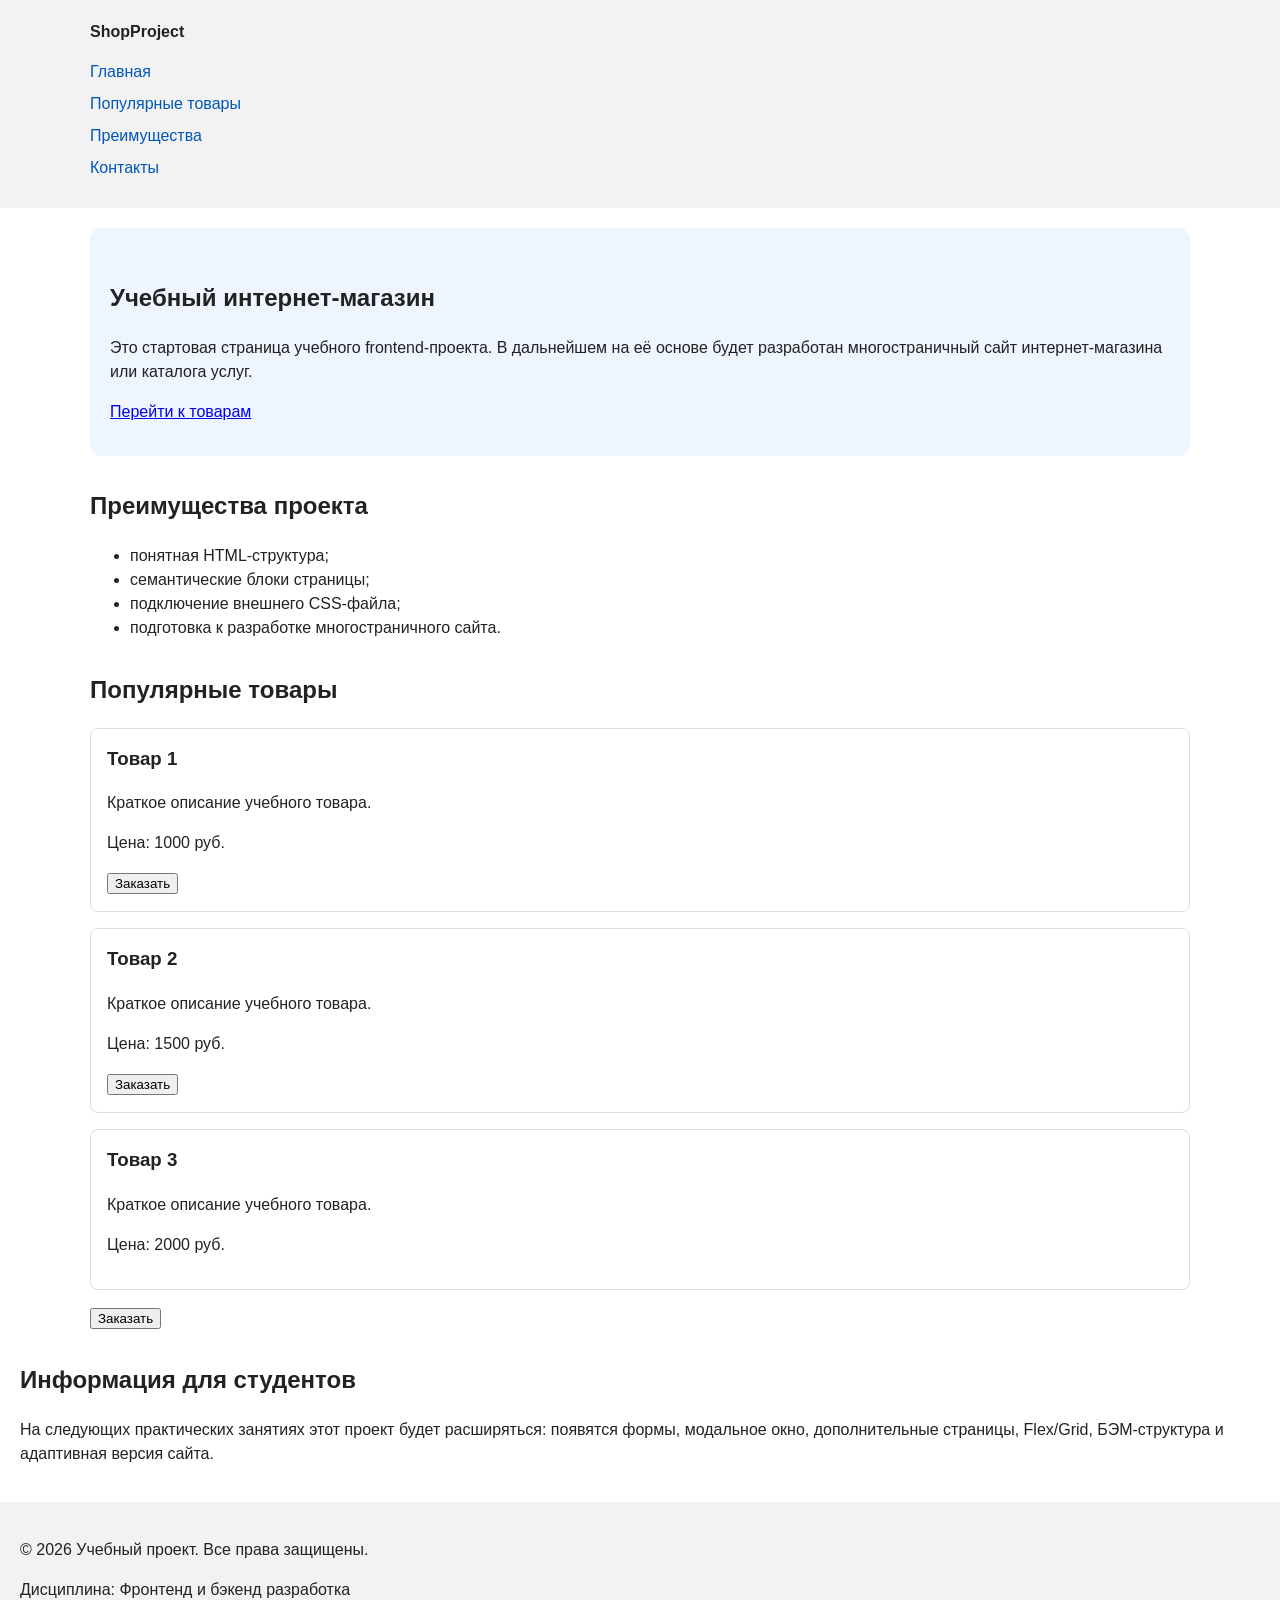
==== kr1-html-css-shop/index.html @ 02f71d63 "feat: add order form modal and validation" ====
<!DOCTYPE html>
<html lang="ru">
<head>
  <meta charset="UTF-8">
  <meta name="viewport" content="width=device-width, initial-scale=1.0">
  <title>Каталог товаров</title>
  <link rel="stylesheet" href="css/style.css">
  <script src="js/main.js" defer></script>
</head>
<body>
  <header>
    <div class="site-header">
    <a class="site-logo" href="index.html">ShopProject</a>

    <nav class="site-nav" aria-label="Основная навигация">
      <ul class="site-nav__list">
        <li><a href="index.html">Главная</a></li>
        <li><a href="#popular">Популярные товары</a></li>
        <li><a href="#advantages">Преимущества</a></li>
        <li><a href="#contacts">Контакты</a></li>
      </ul>
    </nav>
  </div>
  </header>

  <main>
    <section class="hero">
      <h1>Учебный интернет-магазин</h1>
      <p>
        Это стартовая страница учебного frontend-проекта.
        В дальнейшем на её основе будет разработан многостраничный сайт
        интернет-магазина или каталога услуг.
      </p>
      <a class="button" href="#popular">Перейти к товарам</a>
    </section>

    <section class="section" id="advantages">
      <h2>Преимущества проекта</h2>
      <ul class="advantages-list">
        <li>понятная HTML-структура;</li>
        <li>семантические блоки страницы;</li>
        <li>подключение внешнего CSS-файла;</li>
        <li>подготовка к разработке многостраничного сайта.</li>
      </ul>
    </section>

    <section class="section" id="popular">
      <h2>Популярные товары</h2>

      <article class="product-card">
        <h3>Товар 1</h3>
        <p>Краткое описание учебного товара.</p>
        <p>Цена: 1000 руб.</p>
        <button class="button product-card__button" type="button" data-product="Товар 1">
          Заказать
        </button>

      </article>

      <article class="product-card">
        <h3>Товар 2</h3>
        <p>Краткое описание учебного товара.</p>
        <p>Цена: 1500 руб.</p>
        <button class="button product-card__button" type="button" data-product="Товар 1">
          Заказать
        </button>

      </article>

      <article class="product-card">
        <h3>Товар 3</h3>
        <p>Краткое описание учебного товара.</p>
        <p>Цена: 2000 руб.</p>
      </article>
      <button class="button product-card__button" type="button" data-product="Товар 1">
        Заказать
      </button>
    </section>

    <aside class="aside-info">
      <h2>Информация для студентов</h2>
      <p>
        На следующих практических занятиях этот проект будет расширяться:
        появятся формы, модальное окно, дополнительные страницы, Flex/Grid,
        БЭМ-структура и адаптивная версия сайта.
      </p>
    </aside>

  </main>

  <footer id="contacts">
    <p>&copy; 2026 Учебный проект. Все права защищены.</p>
    <p>Дисциплина: Фронтенд и бэкенд разработка</p>
  </footer>
  <dialog class="order-dialog" id="order-dialog" aria-labelledby="order-dialog-title">
    <h2 id="order-dialog-title">Оформление заявки</h2>

    <form class="order-form" id="order-form" action="#" method="post" novalidate>
      <input id="selected-product" name="selected-product" type="hidden">

      <div class="form-field">
        <label for="order-name">Имя</label>
        <input
          id="order-name"
          name="name"
          type="text"
          placeholder="Введите ваше имя"
          minlength="2"
          autocomplete="given-name"
          required
        >
      </div>

      <div class="form-field">
        <label for="order-email">E-mail</label>
        <input
          id="order-email"
          name="email"
          type="email"
          placeholder="example@mail.ru"
          autocomplete="email"
          required
        >
      </div>

      <div class="form-field">
        <label for="order-phone">Телефон</label>
        <input
          id="order-phone"
          name="phone"
          type="tel"
          inputmode="tel"
          placeholder="+7 (900) 000-00-00"
          pattern="^\+7 \(\d{3}\) \d{3}-\d{2}-\d{2}$"
          required
        >
        <small>Формат: +7 (900) 000-00-00</small>
      </div>

      <div class="form-field">
        <label for="order-date">Дата связи</label>
        <input
          id="order-date"
          name="date"
          type="date"
        >
      </div>

      <div class="form-field">
        <label for="order-topic">Тема заявки</label>
        <select id="order-topic" name="topic" required>
          <option value="">Выберите тему</option>
          <option value="product">Заказ товара</option>
          <option value="consultation">Консультация</option>
          <option value="delivery">Доставка</option>
        </select>
      </div>

      <div class="form-field">
        <label for="order-comment">Комментарий</label>
        <textarea
          id="order-comment"
          name="comment"
          rows="4"
          placeholder="Укажите дополнительную информацию"
        ></textarea>
      </div>

      <div class="form-field form-field--checkbox">
        <label>
          <input
            id="order-agreement"
            name="agreement"
            type="checkbox"
            required
          >
          Я согласен на обработку данных
        </label>
      </div>

      <div class="form-actions">
        <button type="button" id="close-order-dialog">Закрыть</button>
        <button type="submit">Отправить заявку</button>
      </div>
    </form>
  </dialog>

  <p class="success-message" id="success-message" hidden>
    Форма успешно отправлена!
  </p>
</body>
</html>
---- kr1-html-css-shop/css/style.css ----
* {
  box-sizing: border-box;
}

body {
  margin: 0;
  font-family: Arial, sans-serif;
  line-height: 1.5;
  color: #222222;
  background-color: #ffffff;
}

header,
main,
footer {
  padding: 20px;
}

header {
  background-color: #f2f2f2;
}

footer {
  background-color: #f2f2f2;
}

.site-header {
  max-width: 1100px;
  margin: 0 auto;
}

.site-logo {
  font-weight: bold;
  text-decoration: none;
  color: #222222;
}

.site-nav__list {
  padding: 0;
  margin: 16px 0 0;
  list-style: none;
}

.site-nav__list li {
  margin-bottom: 8px;
}

.site-nav__list a {
  color: #0057b8;
  text-decoration: none;
}

.site-nav__list a:hover {
  text-decoration: underline;
}

.hero {
  max-width: 1100px;
  margin: 0 auto 32px;
  padding: 32px 20px;
  background-color: #eef5ff;
  border-radius: 12px;
}

.section {
  max-width: 1100px;
  margin: 0 auto 32px;
}

.section h2 {
  margin-top: 0;
}

.product-card {
  margin-bottom: 16px;
  padding: 16px;
  border: 1px solid #dddddd;
  border-radius: 8px;
  background-color: #ffffff;
}

.product-card h3 {
  margin-top: 0;
}

.order-dialog {
  width: min(100% - 32px, 560px);
  padding: 24px;
  border: none;
  border-radius: 12px;
}

.order-dialog::backdrop {
  background-color: rgba(0, 0, 0, 0.5);
}

.form-field {
  margin-bottom: 16px;
}

.form-field label {
  display: block;
  margin-bottom: 6px;
}

.form-field input,
.form-field select,
.form-field textarea {
  width: 100%;
  padding: 10px 12px;
  border: 1px solid #cccccc;
  border-radius: 6px;
  font: inherit;
}

.form-field input[type="checkbox"] {
  width: auto;
}

.form-field small {
  display: block;
  margin-top: 4px;
  color: #666666;
}

.form-field input:focus-visible,
.form-field select:focus-visible,
.form-field textarea:focus-visible,
.form-actions button:focus-visible {
  outline: 2px solid #0057b8;
  outline-offset: 2px;
}

[aria-invalid="true"] {
  border-color: #b00020;
}

.form-actions {
  display: flex;
  gap: 12px;
  margin-top: 20px;
}

.success-message {
  max-width: 1100px;
  margin: 24px auto;
  padding: 16px;
  border-left: 4px solid #168a2f;
  background-color: #eefaf0;
}
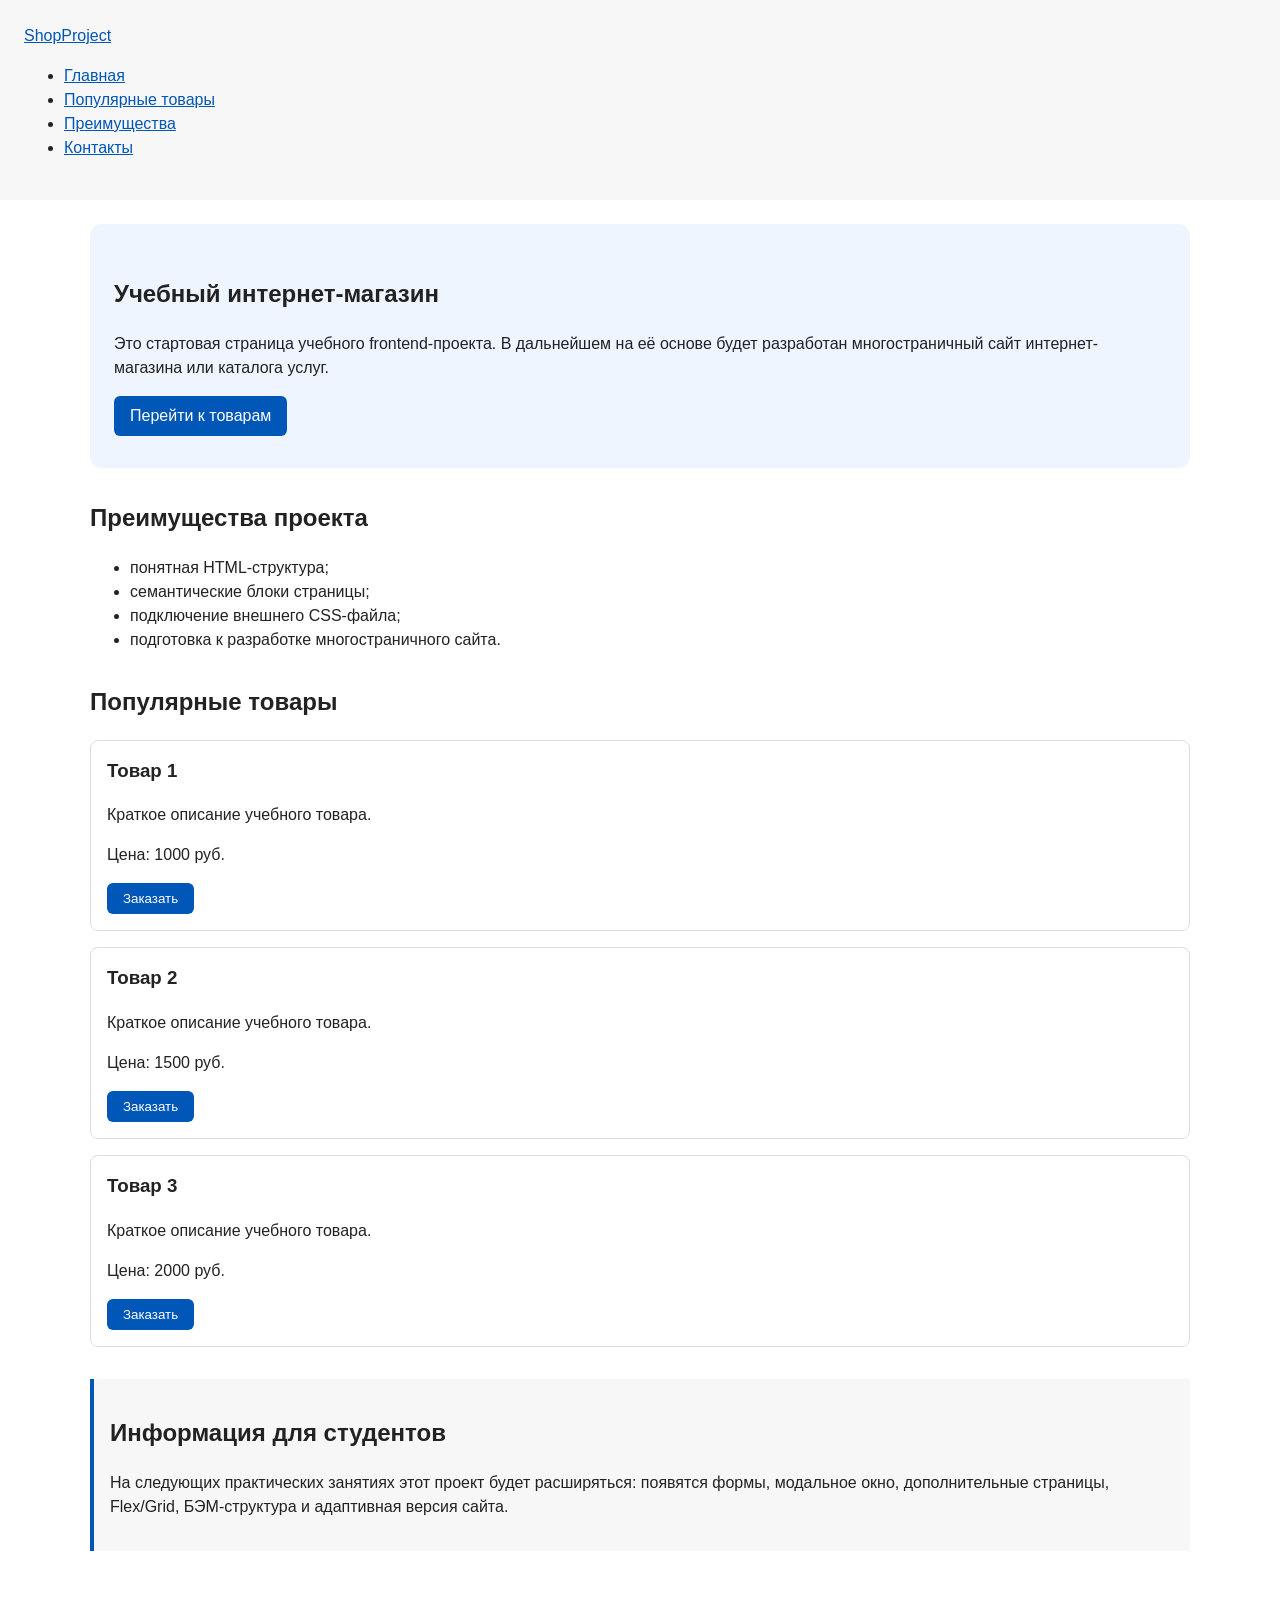
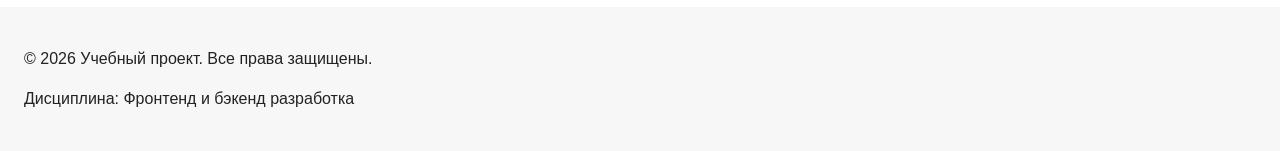
==== commit 29659d65: "1 fix" ====
--- a/kr1-html-css-shop/index.html
+++ b/kr1-html-css-shop/index.html
@@ -71,10 +71,11 @@
         <h3>Товар 3</h3>
         <p>Краткое описание учебного товара.</p>
         <p>Цена: 2000 руб.</p>
+        <button class="button product-card__button" type="button" data-product="Товар 1">
+          Заказать
+        </button>
       </article>
-      <button class="button product-card__button" type="button" data-product="Товар 1">
-        Заказать
-      </button>
+
     </section>
 
     <aside class="aside-info">
--- a/kr1-html-css-shop/css/style.css
+++ b/kr1-html-css-shop/css/style.css
@@ -1,3 +1,46 @@
+
+/* ===============================
+   1. Переменные проекта
+   =============================== */
+
+:root {
+  /* Основные цвета проекта */
+  --color-bg: #ffffff;
+  --color-text: #222222;
+  --color-muted: #666666;
+  --color-primary: #0057b8;
+  --color-primary-dark: #003f86;
+  --color-border: #dddddd;
+  --color-surface: #f7f7f7;
+  --color-surface-accent: #eef5ff;
+  --color-danger: #b00020;
+  --color-success: #168a2f;
+  --color-success-bg: #eefaf0;
+  --color-white: #ffffff;
+
+  /* Отступы */
+  --space-xs: 4px;
+  --space-sm: 8px;
+  --space-md: 16px;
+  --space-lg: 24px;
+  --space-xl: 32px;
+
+  /* Скругления */
+  --radius-sm: 6px;
+  --radius-md: 8px;
+  --radius-lg: 12px;
+
+  /* Размеры */
+  --container-width: 1100px;
+}
+
+
+
+
+/* ===============================
+   2. Базовые стили
+   =============================== */
+
 * {
   box-sizing: border-box;
 }
@@ -6,65 +49,81 @@
   margin: 0;
   font-family: Arial, sans-serif;
   line-height: 1.5;
-  color: #222222;
-  background-color: #ffffff;
+  color: var(--color-text);
+  background-color: var(--color-bg);
 }
 
 header,
 main,
 footer {
-  padding: 20px;
+  padding: var(--space-lg);
 }
 
 header {
-  background-color: #f2f2f2;
+  background-color: var(--color-surface);
 }
 
 footer {
-  background-color: #f2f2f2;
-}
-
-.site-header {
-  max-width: 1100px;
-  margin: 0 auto;
-}
-
-.site-logo {
-  font-weight: bold;
+  background-color: var(--color-surface);
+}
+
+/* ===============================
+   3. Общие элементы интерфейса
+   =============================== */
+
+a {
+  color: var(--color-primary);
+}
+
+a:hover {
+  color: var(--color-primary-dark);
+}
+
+a:focus-visible {
+  outline: 2px solid var(--color-primary);
+  outline-offset: 3px;
+}
+
+.button {
+  display: inline-block;
+  padding: var(--space-sm) var(--space-md);
+  color: var(--color-white);
+  background-color: var(--color-primary);
   text-decoration: none;
-  color: #222222;
-}
-
-.site-nav__list {
-  padding: 0;
-  margin: 16px 0 0;
-  list-style: none;
-}
-
-.site-nav__list li {
-  margin-bottom: 8px;
-}
-
-.site-nav__list a {
-  color: #0057b8;
-  text-decoration: none;
-}
-
-.site-nav__list a:hover {
-  text-decoration: underline;
-}
+  border: none;
+  border-radius: var(--radius-sm);
+  cursor: pointer;
+}
+
+.button:hover {
+  background-color: var(--color-primary-dark);
+}
+
+.button:focus-visible {
+  outline: 2px solid var(--color-primary);
+  outline-offset: 3px;
+}
+
+.button:disabled {
+  opacity: 0.6;
+  cursor: not-allowed;
+}
+
+/* ===============================
+   4. Компоненты страницы
+   =============================== */
 
 .hero {
-  max-width: 1100px;
-  margin: 0 auto 32px;
-  padding: 32px 20px;
-  background-color: #eef5ff;
-  border-radius: 12px;
+  max-width: var(--container-width);
+  margin: 0 auto var(--space-xl);
+  padding: var(--space-xl) var(--space-lg);
+  background-color: var(--color-surface-accent);
+  border-radius: var(--radius-lg);
 }
 
 .section {
-  max-width: 1100px;
-  margin: 0 auto 32px;
+  max-width: var(--container-width);
+  margin: 0 auto var(--space-xl);
 }
 
 .section h2 {
@@ -72,22 +131,38 @@
 }
 
 .product-card {
-  margin-bottom: 16px;
-  padding: 16px;
-  border: 1px solid #dddddd;
-  border-radius: 8px;
-  background-color: #ffffff;
+  margin-bottom: var(--space-md);
+  padding: var(--space-md);
+  border: 1px solid var(--color-border);
+  border-radius: var(--radius-md);
+  background-color: var(--color-bg);
+}
+
+.product-card:hover {
+  border-color: var(--color-primary);
 }
 
 .product-card h3 {
   margin-top: 0;
 }
 
+.aside-info {
+  max-width: var(--container-width);
+  margin: 0 auto var(--space-xl);
+  padding: var(--space-md);
+  border-left: 4px solid var(--color-primary);
+  background-color: var(--color-surface);
+}
+
+/* ===============================
+   5. Форма и модальное окно
+   =============================== */
+
 .order-dialog {
   width: min(100% - 32px, 560px);
-  padding: 24px;
+  padding: var(--space-lg);
   border: none;
-  border-radius: 12px;
+  border-radius: var(--radius-lg);
 }
 
 .order-dialog::backdrop {
@@ -95,12 +170,12 @@
 }
 
 .form-field {
-  margin-bottom: 16px;
+  margin-bottom: var(--space-md);
 }
 
 .form-field label {
   display: block;
-  margin-bottom: 6px;
+  margin-bottom: var(--space-xs);
 }
 
 .form-field input,
@@ -108,8 +183,8 @@
 .form-field textarea {
   width: 100%;
   padding: 10px 12px;
-  border: 1px solid #cccccc;
-  border-radius: 6px;
+  border: 1px solid var(--color-border);
+  border-radius: var(--radius-sm);
   font: inherit;
 }
 
@@ -119,32 +194,33 @@
 
 .form-field small {
   display: block;
-  margin-top: 4px;
-  color: #666666;
+  margin-top: var(--space-xs);
+  color: var(--color-muted);
+}
+
+.form-field input:hover,
+.form-field select:hover,
+.form-field textarea:hover {
+  border-color: var(--color-primary);
 }
 
 .form-field input:focus-visible,
 .form-field select:focus-visible,
 .form-field textarea:focus-visible,
 .form-actions button:focus-visible {
-  outline: 2px solid #0057b8;
-  outline-offset: 2px;
+  outline: 2px solid var(--color-primary);
+  outline-offset: 3px;
 }
 
 [aria-invalid="true"] {
-  border-color: #b00020;
-}
-
-.form-actions {
-  display: flex;
-  gap: 12px;
-  margin-top: 20px;
+  border-color: var(--color-danger);
 }
 
 .success-message {
-  max-width: 1100px;
-  margin: 24px auto;
-  padding: 16px;
-  border-left: 4px solid #168a2f;
-  background-color: #eefaf0;
-}
+  max-width: var(--container-width);
+  margin: var(--space-lg) auto;
+  padding: var(--space-md);
+  border-left: 4px solid var(--color-success);
+  background-color: var(--color-success-bg);
+}
+
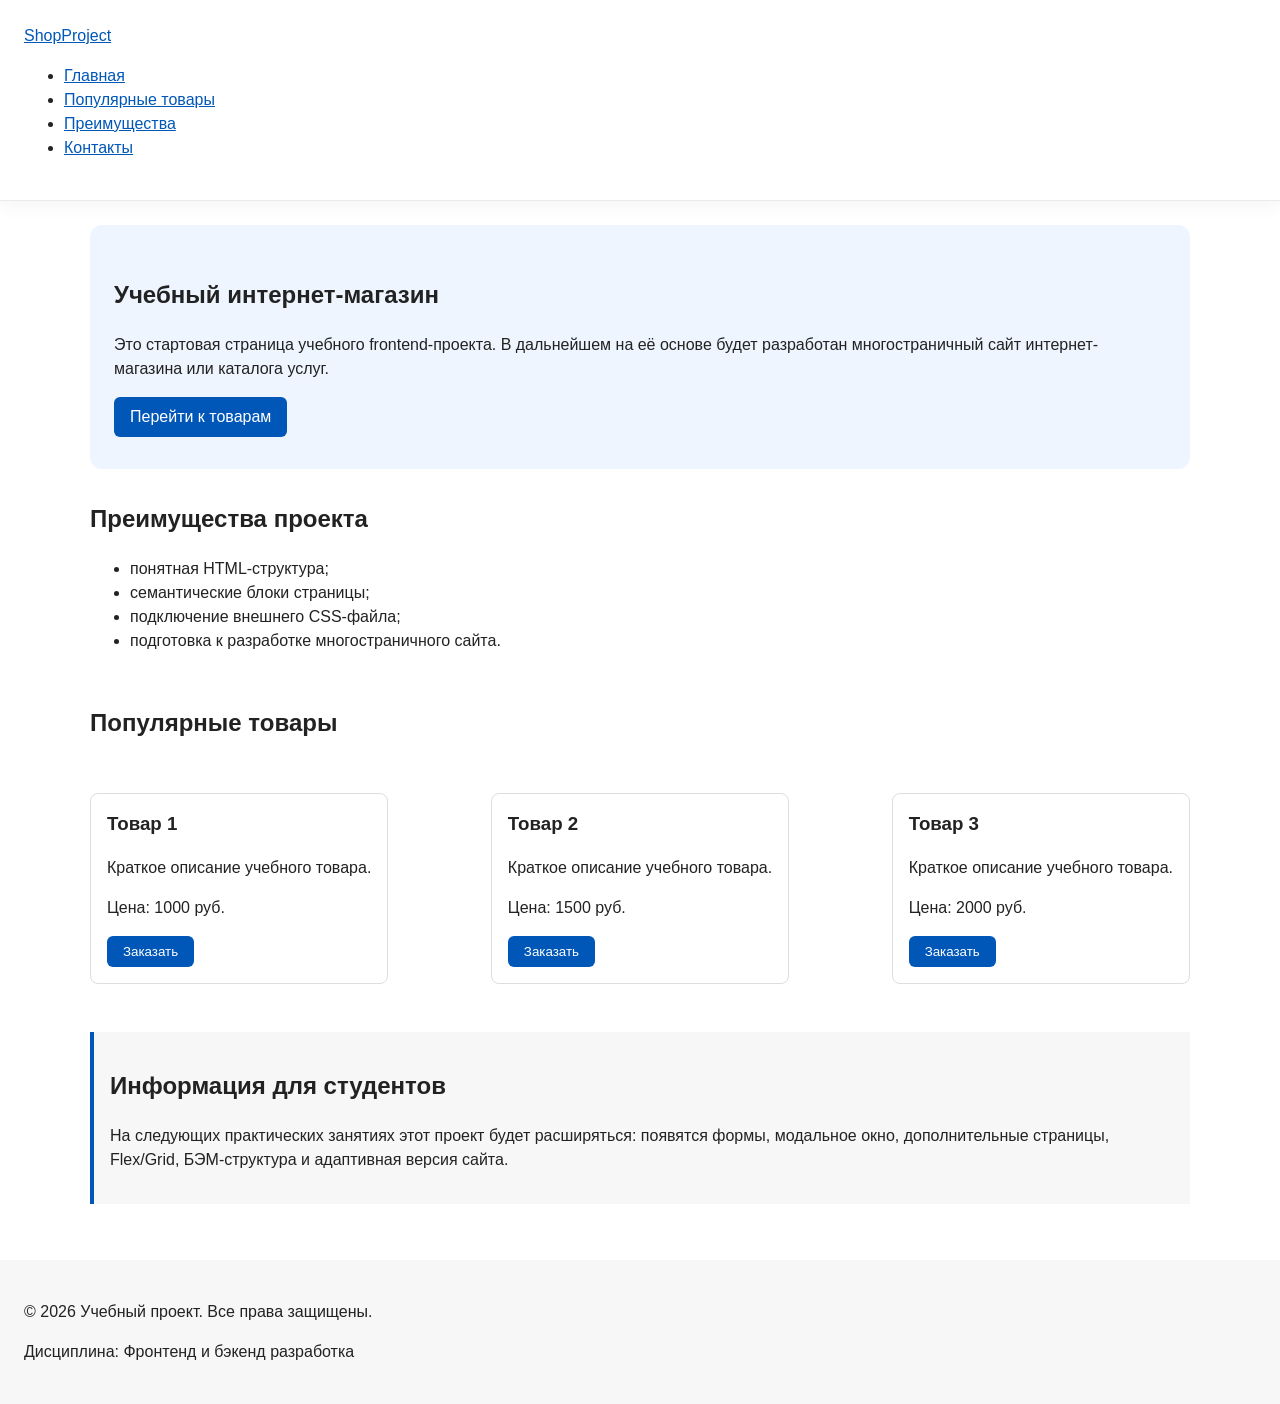
==== commit 8b5e993d: "some fixes" ====
--- a/kr1-html-css-shop/index.html
+++ b/kr1-html-css-shop/index.html
@@ -44,9 +44,11 @@
       </ul>
     </section>
 
-    <section class="section" id="popular">
+    <section class="stuff">
       <h2>Популярные товары</h2>
+      </section>
 
+    <section class="stuff" id="popular">
       <article class="product-card">
         <h3>Товар 1</h3>
         <p>Краткое описание учебного товара.</p>
--- a/kr1-html-css-shop/css/style.css
+++ b/kr1-html-css-shop/css/style.css
@@ -60,8 +60,26 @@
 }
 
 header {
-  background-color: var(--color-surface);
-}
+position: sticky;
+  position: sticky;
+  top: 0;
+  z-index: 100;
+  background-color: rgba(255, 255, 255, 0.95);
+  backdrop-filter: blur(8px);
+  border-bottom: 1px solid #eaeaea;
+  box-shadow: 0 4px 20px rgba(0, 0, 0, 0.05);
+}
+
+
+.stuff {
+  display: flex;
+  justify-content: space-between;
+  flex-wrap: wrap;
+  gap: 20px;
+  max-width: var(--container-width);
+  margin: 0 auto var(--space-xl);
+}
+
 
 footer {
   background-color: var(--color-surface);
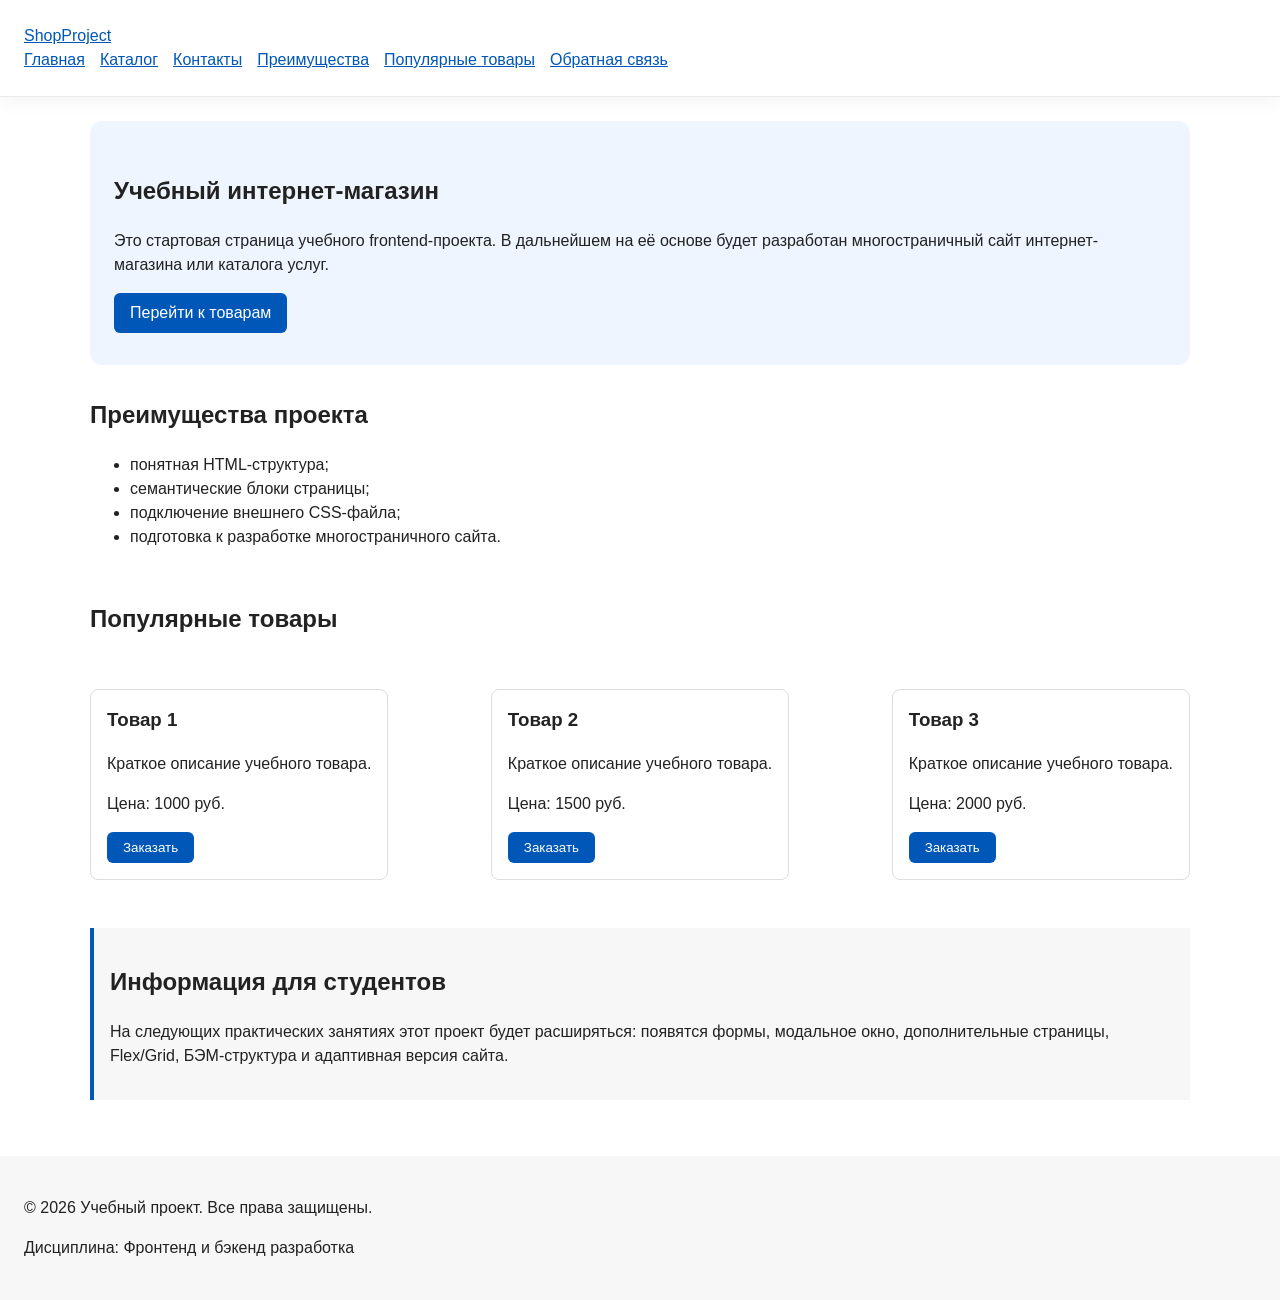
==== commit 43a8932e: "fixed nav" ====
--- a/kr1-html-css-shop/index.html
+++ b/kr1-html-css-shop/index.html
@@ -15,11 +15,14 @@
     <nav class="site-nav" aria-label="Основная навигация">
       <ul class="site-nav__list">
         <li><a href="index.html">Главная</a></li>
-        <li><a href="#popular">Популярные товары</a></li>
-        <li><a href="#advantages">Преимущества</a></li>
-        <li><a href="#contacts">Контакты</a></li>
+        <li><a href="catalog.html">Каталог</a></li>
+        <li><a href="contacts.html">Контакты</a></li>
+        <li><a href="index.html#advantages">Преимущества</a></li>
+        <li><a href="index.html#popular">Популярные товары</a></li>
+        <li><a href="index.html#contacts">Обратная связь</a></li>
       </ul>
     </nav>
+
   </div>
   </header>
 
--- a/kr1-html-css-shop/css/style.css
+++ b/kr1-html-css-shop/css/style.css
@@ -242,3 +242,44 @@
   background-color: var(--color-success-bg);
 }
 
+/* Хлебные крошки */
+.breadcrumbs {
+  max-width: var(--container-width);
+  margin: 0 auto var(--space-md);
+  font-size: 14px;
+  color: var(--color-muted);
+}
+
+.breadcrumbs a {
+  color: var(--color-primary);
+}
+
+.breadcrumbs span::before {
+  content: " / ";
+  color: var(--color-muted);
+}
+
+/* Плавная прокуртка */
+html {
+  scroll-behavior: smooth;
+}
+
+/* подсветка для якоря */
+:target {
+  outline: 2px dashed var(--color-primary);
+  outline-offset: 4px;
+}
+
+.site-nav__list {
+  display: flex;       /* Включаем Flexbox для списка */
+  list-style: none;    /* Убираем черные точки (маркеры) */
+  margin: 0;
+  padding: 0;
+  gap: 15px;
+}
+
+nav {
+  display: flex;
+  align-items: center; /* Выравниваем по вертикали */
+  gap: 20px;           /* Отступ между логотипом и списком меню */
+}
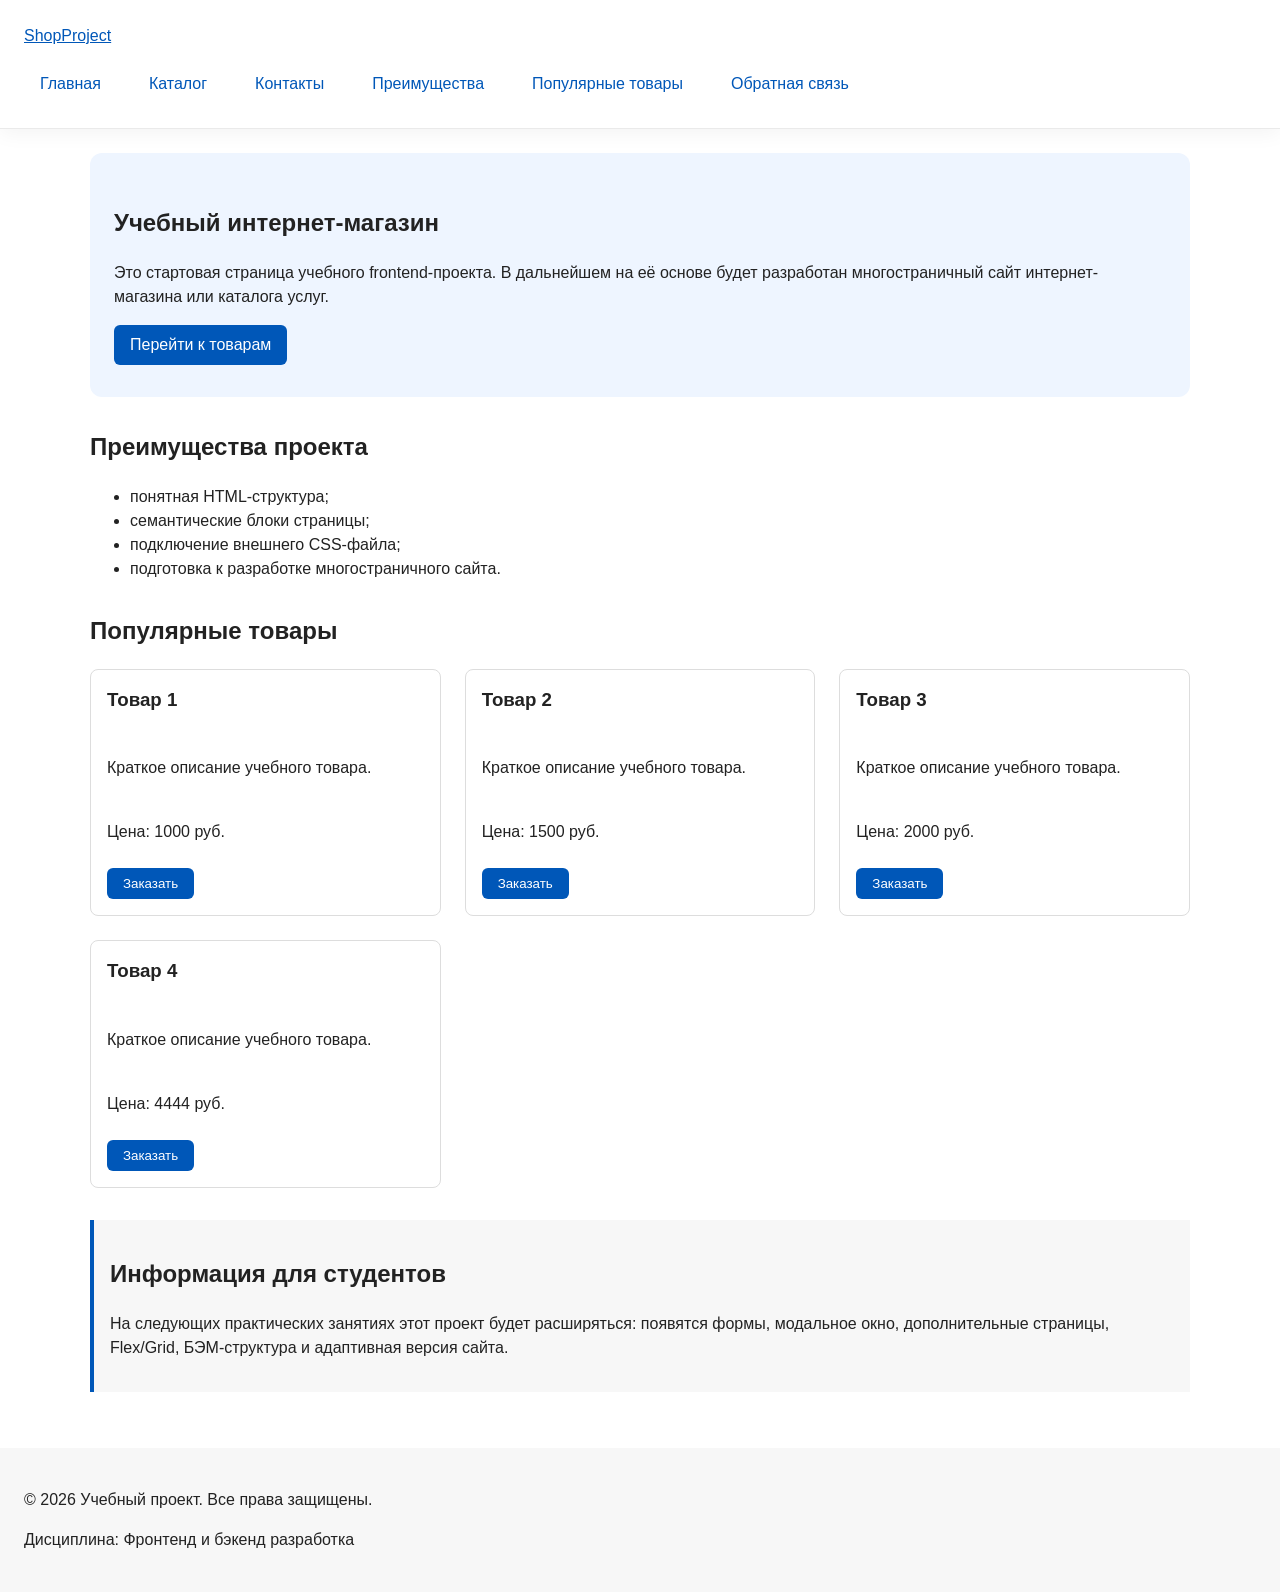
==== commit b5b69e0f: "feat: add flex navigation and grid catalog layout" ====
--- a/kr1-html-css-shop/index.html
+++ b/kr1-html-css-shop/index.html
@@ -47,41 +47,48 @@
       </ul>
     </section>
 
-    <section class="stuff">
+    <section class="section" id="popular">
       <h2>Популярные товары</h2>
-      </section>
-
-    <section class="stuff" id="popular">
-      <article class="product-card">
-        <h3>Товар 1</h3>
-        <p>Краткое описание учебного товара.</p>
-        <p>Цена: 1000 руб.</p>
-        <button class="button product-card__button" type="button" data-product="Товар 1">
-          Заказать
-        </button>
-
-      </article>
-
-      <article class="product-card">
-        <h3>Товар 2</h3>
-        <p>Краткое описание учебного товара.</p>
-        <p>Цена: 1500 руб.</p>
-        <button class="button product-card__button" type="button" data-product="Товар 1">
-          Заказать
-        </button>
-
-      </article>
-
-      <article class="product-card">
-        <h3>Товар 3</h3>
-        <p>Краткое описание учебного товара.</p>
-        <p>Цена: 2000 руб.</p>
-        <button class="button product-card__button" type="button" data-product="Товар 1">
-          Заказать
-        </button>
-      </article>
-
+
+      <div class="products-grid">
+        <article class="product-card">
+          <h3>Товар 1</h3>
+          <p>Краткое описание учебного товара.</p>
+          <p>Цена: 1000 руб.</p>
+          <button class="button product-card__button" type="button" data-product="Товар 1">
+            Заказать
+          </button>
+        </article>
+
+        <article class="product-card">
+          <h3>Товар 2</h3>
+          <p>Краткое описание учебного товара.</p>
+          <p>Цена: 1500 руб.</p>
+          <button class="button product-card__button" type="button" data-product="Товар 2">
+            Заказать
+          </button>
+        </article>
+
+        <article class="product-card">
+          <h3>Товар 3</h3>
+          <p>Краткое описание учебного товара.</p>
+          <p>Цена: 2000 руб.</p>
+          <button class="button product-card__button" type="button" data-product="Товар 3">
+            Заказать
+          </button>
+        </article>
+
+        <article class="product-card">
+          <h3>Товар 4</h3>
+          <p>Краткое описание учебного товара.</p>
+          <p>Цена: 4444 руб.</p>
+          <button class="button product-card__button" type="button" data-product="Товар 3">
+            Заказать
+          </button>
+        </article>
+      </div>
     </section>
+
 
     <aside class="aside-info">
       <h2>Информация для студентов</h2>
--- a/kr1-html-css-shop/css/style.css
+++ b/kr1-html-css-shop/css/style.css
@@ -148,14 +148,6 @@
   margin-top: 0;
 }
 
-.product-card {
-  margin-bottom: var(--space-md);
-  padding: var(--space-md);
-  border: 1px solid var(--color-border);
-  border-radius: var(--radius-md);
-  background-color: var(--color-bg);
-}
-
 .product-card:hover {
   border-color: var(--color-primary);
 }
@@ -271,15 +263,101 @@
 }
 
 .site-nav__list {
-  display: flex;       /* Включаем Flexbox для списка */
-  list-style: none;    /* Убираем черные точки (маркеры) */
-  margin: 0;
+  display: flex;
+  flex-wrap: wrap;
+  justify-content: center;
+  align-items: center;
+  gap: var(--space-md);
   padding: 0;
-  gap: 15px;
+  margin: var(--space-md) 0 0;
+  list-style: none;
+}
+
+.site-nav__list a {
+  display: inline-block;
+  padding: var(--space-sm) var(--space-md);
+  color: var(--color-primary);
+  text-decoration: none;
+  border-radius: var(--radius-sm);
+}
+
+.site-nav__list a:hover {
+  color: var(--color-white);
+  background-color: var(--color-primary);
 }
 
 nav {
   display: flex;
   align-items: center; /* Выравниваем по вертикали */
   gap: 20px;           /* Отступ между логотипом и списком меню */
-}+}
+
+.products-grid {
+  display: grid;
+  grid-template-columns: repeat(3, 1fr);
+  gap: var(--space-lg);
+}
+
+.product-card {
+  display: flex;
+  flex-direction: column;
+  gap: var(--space-sm);
+  margin-bottom: 0;
+  padding: var(--space-md);
+  border: 1px solid var(--color-border);
+  border-radius: var(--radius-md);
+  background-color: var(--color-bg);
+}
+
+.product-card .button {
+  margin-top: auto;
+  align-self: flex-start;
+}
+
+.catalog-layout {
+  max-width: var(--container-width);
+  margin: 0 auto var(--space-xl);
+  display: grid;
+  grid-template-columns: 260px 1fr;
+  grid-template-areas: "filters products";
+  gap: var(--space-lg);
+}
+
+.catalog-filters {
+  grid-area: filters;
+  padding: var(--space-md);
+  border: 1px solid var(--color-border);
+  border-radius: var(--radius-md);
+  background-color: var(--color-surface);
+}
+
+
+
+.filters-form {
+  display: grid;
+  gap: var(--space-md);
+}
+
+.filters-form fieldset {
+  margin: 0;
+  padding: var(--space-md);
+  border: 1px solid var(--color-border);
+  border-radius: var(--radius-sm);
+}
+
+.filters-form legend {
+  font-weight: 700;
+}
+
+.filters-form label {
+  display: block;
+  margin-bottom: var(--space-sm);
+}
+
+.filters-form input[type="number"] {
+  width: 100%;
+  padding: 8px 10px;
+  border: 1px solid var(--color-border);
+  border-radius: var(--radius-sm);
+  font: inherit;
+}
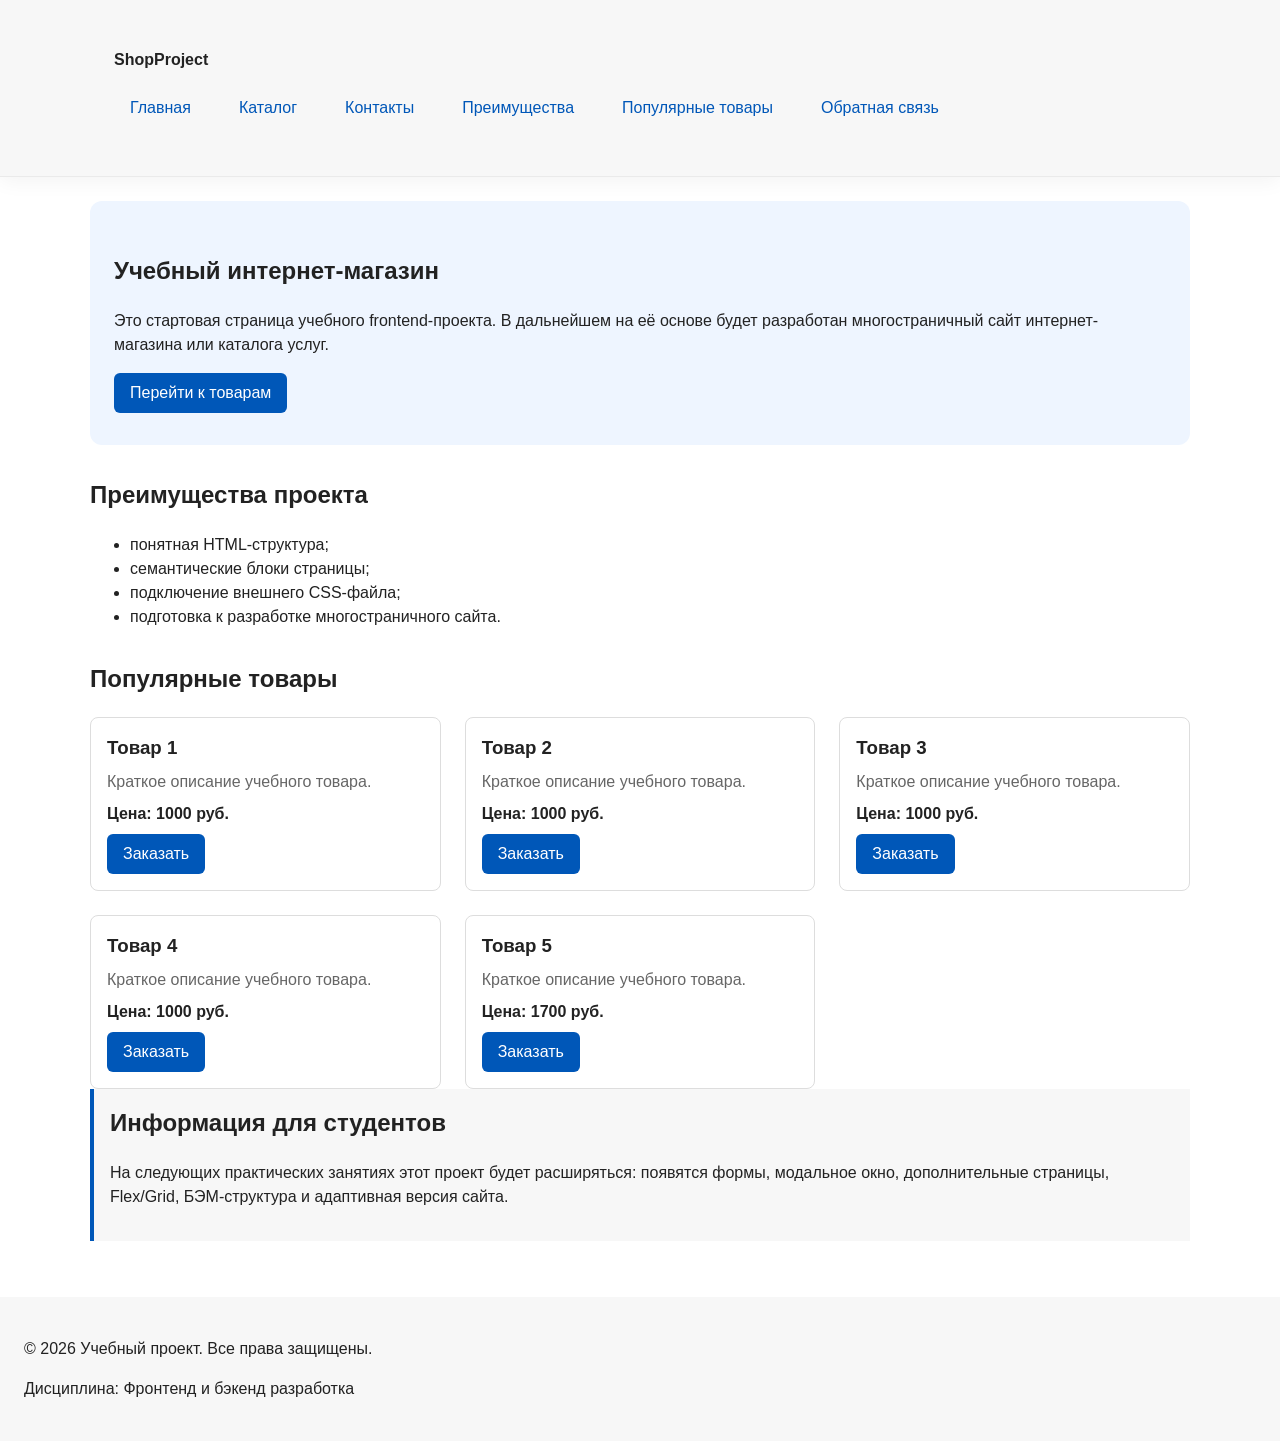
==== commit ba090f46: "refactor: apply BEM naming to CSS classes" ====
--- a/kr1-html-css-shop/index.html
+++ b/kr1-html-css-shop/index.html
@@ -3,14 +3,14 @@
 <head>
   <meta charset="UTF-8">
   <meta name="viewport" content="width=device-width, initial-scale=1.0">
-  <title>Каталог товаров</title>
+  <title>Главная</title>
   <link rel="stylesheet" href="css/style.css">
   <script src="js/main.js" defer></script>
 </head>
 <body>
-  <header>
-    <div class="site-header">
-    <a class="site-logo" href="index.html">ShopProject</a>
+  <header class="site-header">
+    <div class="site-header__inner">
+      <a class="site-header__logo" href="index.html">ShopProject</a>
 
     <nav class="site-nav" aria-label="Основная навигация">
       <ul class="site-nav__list">
@@ -26,7 +26,13 @@
   </div>
   </header>
 
+
   <main>
+<!--    <nav class="breadcrumbs" aria-label="Хлебные крошки">-->
+<!--      <a class="breadcrumbs__link" href="index.html">Главная</a>-->
+<!--      <span class="breadcrumbs__current">Каталог</span>-->
+<!--    </nav>-->
+
     <section class="hero">
       <h1>Учебный интернет-магазин</h1>
       <p>
@@ -49,56 +55,84 @@
 
     <section class="section" id="popular">
       <h2>Популярные товары</h2>
-
-      <div class="products-grid">
-        <article class="product-card">
-          <h3>Товар 1</h3>
-          <p>Краткое описание учебного товара.</p>
-          <p>Цена: 1000 руб.</p>
-          <button class="button product-card__button" type="button" data-product="Товар 1">
-            Заказать
-          </button>
-        </article>
-
-        <article class="product-card">
-          <h3>Товар 2</h3>
-          <p>Краткое описание учебного товара.</p>
-          <p>Цена: 1500 руб.</p>
-          <button class="button product-card__button" type="button" data-product="Товар 2">
-            Заказать
-          </button>
-        </article>
-
-        <article class="product-card">
-          <h3>Товар 3</h3>
-          <p>Краткое описание учебного товара.</p>
-          <p>Цена: 2000 руб.</p>
-          <button class="button product-card__button" type="button" data-product="Товар 3">
-            Заказать
-          </button>
-        </article>
-
-        <article class="product-card">
-          <h3>Товар 4</h3>
-          <p>Краткое описание учебного товара.</p>
-          <p>Цена: 4444 руб.</p>
-          <button class="button product-card__button" type="button" data-product="Товар 3">
-            Заказать
-          </button>
-        </article>
-      </div>
+    <div class="products-grid">
+      <article class="product-card product-card--featured">
+        <h3 class="product-card__title">Товар 1</h3>
+        <p class="product-card__description">Краткое описание учебного товара.</p>
+        <p class="product-card__price">Цена: 1000 руб.</p>
+        <button
+          class="button product-card__button"
+          type="button"
+          data-product="Товар 1"
+        >
+          Заказать
+        </button>
+
+      </article>
+      <article class="product-card product-card--featured">
+        <h3 class="product-card__title">Товар 2</h3>
+        <p class="product-card__description">Краткое описание учебного товара.</p>
+        <p class="product-card__price">Цена: 1000 руб.</p>
+        <button
+          class="button product-card__button"
+          type="button"
+          data-product="Товар 1"
+        >
+          Заказать
+        </button>
+
+      </article>
+      <article class="product-card product-card--featured">
+        <h3 class="product-card__title">Товар 3</h3>
+        <p class="product-card__description">Краткое описание учебного товара.</p>
+        <p class="product-card__price">Цена: 1000 руб.</p>
+        <button
+          class="button product-card__button"
+          type="button"
+          data-product="Товар 1"
+        >
+          Заказать
+        </button>
+
+      </article>
+      <article class="product-card product-card--featured">
+        <h3 class="product-card__title">Товар 4</h3>
+        <p class="product-card__description">Краткое описание учебного товара.</p>
+        <p class="product-card__price">Цена: 1000 руб.</p>
+        <button
+          class="button product-card__button"
+          type="button"
+          data-product="Товар 1"
+        >
+          Заказать
+        </button>
+      </article>
+
+      <article class="product-card product-card--featured">
+        <h3 class="product-card__title">Товар 5</h3>
+        <p class="product-card__description">Краткое описание учебного товара.</p>
+        <p class="product-card__price">Цена: 1700 руб.</p>
+        <button
+          class="button product-card__button"
+          type="button"
+          data-product="Товар 5"
+        >
+          Заказать
+        </button>
+      </article>
+    </div>
+
+
+
+      <aside class="aside-info">
+        <h2>Информация для студентов</h2>
+        <p>
+          На следующих практических занятиях этот проект будет расширяться:
+          появятся формы, модальное окно, дополнительные страницы, Flex/Grid,
+          БЭМ-структура и адаптивная версия сайта.
+        </p>
+      </aside>
     </section>
-
-
-    <aside class="aside-info">
-      <h2>Информация для студентов</h2>
-      <p>
-        На следующих практических занятиях этот проект будет расширяться:
-        появятся формы, модальное окно, дополнительные страницы, Flex/Grid,
-        БЭМ-структура и адаптивная версия сайта.
-      </p>
-    </aside>
-
   </main>
 
   <footer id="contacts">
@@ -106,7 +140,8 @@
     <p>Дисциплина: Фронтенд и бэкенд разработка</p>
   </footer>
   <dialog class="order-dialog" id="order-dialog" aria-labelledby="order-dialog-title">
-    <h2 id="order-dialog-title">Оформление заявки</h2>
+    <h2 class="order-dialog__title" id="order-dialog-title">Оформление заявки</h2>
+
 
     <form class="order-form" id="order-form" action="#" method="post" novalidate>
       <input id="selected-product" name="selected-product" type="hidden">
@@ -114,24 +149,21 @@
       <div class="form-field">
         <label for="order-name">Имя</label>
         <input
+          class="order-form__input"
           id="order-name"
           name="name"
           type="text"
-          placeholder="Введите ваше имя"
-          minlength="2"
-          autocomplete="given-name"
           required
         >
       </div>
 
-      <div class="form-field">
-        <label for="order-email">E-mail</label>
-        <input
+      <div class="order-form__field">
+        <label class="order-form__label" for="order-email">E-mail</label>
+        <input
+          class="order-form__input"
           id="order-email"
           name="email"
           type="email"
-          placeholder="example@mail.ru"
-          autocomplete="email"
           required
         >
       </div>
@@ -196,6 +228,7 @@
         <button type="submit">Отправить заявку</button>
       </div>
     </form>
+
   </dialog>
 
   <p class="success-message" id="success-message" hidden>
--- a/kr1-html-css-shop/css/style.css
+++ b/kr1-html-css-shop/css/style.css
@@ -70,196 +70,20 @@
   box-shadow: 0 4px 20px rgba(0, 0, 0, 0.05);
 }
 
-
-.stuff {
-  display: flex;
-  justify-content: space-between;
-  flex-wrap: wrap;
-  gap: 20px;
-  max-width: var(--container-width);
-  margin: 0 auto var(--space-xl);
-}
-
-
-footer {
+.site-header {
   background-color: var(--color-surface);
 }
 
-/* ===============================
-   3. Общие элементы интерфейса
-   =============================== */
-
-a {
-  color: var(--color-primary);
-}
-
-a:hover {
-  color: var(--color-primary-dark);
-}
-
-a:focus-visible {
-  outline: 2px solid var(--color-primary);
-  outline-offset: 3px;
-}
-
-.button {
-  display: inline-block;
-  padding: var(--space-sm) var(--space-md);
-  color: var(--color-white);
-  background-color: var(--color-primary);
+.site-header__inner {
+  max-width: var(--container-width);
+  margin: 0 auto;
+  padding: var(--space-lg);
+}
+
+.site-header__logo {
+  font-weight: 700;
+  color: var(--color-text);
   text-decoration: none;
-  border: none;
-  border-radius: var(--radius-sm);
-  cursor: pointer;
-}
-
-.button:hover {
-  background-color: var(--color-primary-dark);
-}
-
-.button:focus-visible {
-  outline: 2px solid var(--color-primary);
-  outline-offset: 3px;
-}
-
-.button:disabled {
-  opacity: 0.6;
-  cursor: not-allowed;
-}
-
-/* ===============================
-   4. Компоненты страницы
-   =============================== */
-
-.hero {
-  max-width: var(--container-width);
-  margin: 0 auto var(--space-xl);
-  padding: var(--space-xl) var(--space-lg);
-  background-color: var(--color-surface-accent);
-  border-radius: var(--radius-lg);
-}
-
-.section {
-  max-width: var(--container-width);
-  margin: 0 auto var(--space-xl);
-}
-
-.section h2 {
-  margin-top: 0;
-}
-
-.product-card:hover {
-  border-color: var(--color-primary);
-}
-
-.product-card h3 {
-  margin-top: 0;
-}
-
-.aside-info {
-  max-width: var(--container-width);
-  margin: 0 auto var(--space-xl);
-  padding: var(--space-md);
-  border-left: 4px solid var(--color-primary);
-  background-color: var(--color-surface);
-}
-
-/* ===============================
-   5. Форма и модальное окно
-   =============================== */
-
-.order-dialog {
-  width: min(100% - 32px, 560px);
-  padding: var(--space-lg);
-  border: none;
-  border-radius: var(--radius-lg);
-}
-
-.order-dialog::backdrop {
-  background-color: rgba(0, 0, 0, 0.5);
-}
-
-.form-field {
-  margin-bottom: var(--space-md);
-}
-
-.form-field label {
-  display: block;
-  margin-bottom: var(--space-xs);
-}
-
-.form-field input,
-.form-field select,
-.form-field textarea {
-  width: 100%;
-  padding: 10px 12px;
-  border: 1px solid var(--color-border);
-  border-radius: var(--radius-sm);
-  font: inherit;
-}
-
-.form-field input[type="checkbox"] {
-  width: auto;
-}
-
-.form-field small {
-  display: block;
-  margin-top: var(--space-xs);
-  color: var(--color-muted);
-}
-
-.form-field input:hover,
-.form-field select:hover,
-.form-field textarea:hover {
-  border-color: var(--color-primary);
-}
-
-.form-field input:focus-visible,
-.form-field select:focus-visible,
-.form-field textarea:focus-visible,
-.form-actions button:focus-visible {
-  outline: 2px solid var(--color-primary);
-  outline-offset: 3px;
-}
-
-[aria-invalid="true"] {
-  border-color: var(--color-danger);
-}
-
-.success-message {
-  max-width: var(--container-width);
-  margin: var(--space-lg) auto;
-  padding: var(--space-md);
-  border-left: 4px solid var(--color-success);
-  background-color: var(--color-success-bg);
-}
-
-/* Хлебные крошки */
-.breadcrumbs {
-  max-width: var(--container-width);
-  margin: 0 auto var(--space-md);
-  font-size: 14px;
-  color: var(--color-muted);
-}
-
-.breadcrumbs a {
-  color: var(--color-primary);
-}
-
-.breadcrumbs span::before {
-  content: " / ";
-  color: var(--color-muted);
-}
-
-/* Плавная прокуртка */
-html {
-  scroll-behavior: smooth;
-}
-
-/* подсветка для якоря */
-:target {
-  outline: 2px dashed var(--color-primary);
-  outline-offset: 4px;
 }
 
 .site-nav__list {
@@ -273,6 +97,339 @@
   list-style: none;
 }
 
+.site-nav__link {
+  display: inline-block;
+  padding: var(--space-sm) var(--space-md);
+  color: var(--color-primary);
+  text-decoration: none;
+  border-radius: var(--radius-sm);
+}
+
+.site-nav__link:hover {
+  color: var(--color-white);
+  background-color: var(--color-primary);
+}
+
+.site-nav__link:focus-visible {
+  outline: 2px solid var(--color-primary);
+  outline-offset: 3px;
+}
+
+.site-nav__link--active {
+  color: var(--color-white);
+  background-color: var(--color-primary);
+}
+
+
+.stuff {
+  display: flex;
+  justify-content: space-between;
+  flex-wrap: wrap;
+  gap: 20px;
+  max-width: var(--container-width);
+  margin: 0 auto var(--space-xl);
+}
+
+
+footer {
+  background-color: var(--color-surface);
+}
+
+/* ===============================
+   3. Общие элементы интерфейса
+   =============================== */
+
+a {
+  color: var(--color-primary);
+}
+
+a:hover {
+  color: var(--color-primary-dark);
+}
+
+a:focus-visible {
+  outline: 2px solid var(--color-primary);
+  outline-offset: 3px;
+}
+
+.button {
+  display: inline-block;
+  padding: var(--space-sm) var(--space-md);
+  color: var(--color-white);
+  background-color: var(--color-primary);
+  text-decoration: none;
+  border: none;
+  border-radius: var(--radius-sm);
+  font: inherit;
+  text-decoration: none;
+  cursor: pointer;
+}
+
+.button--primary {
+  color: var(--color-white);
+  background-color: var(--color-primary);
+}
+
+.button--primary:hover {
+  background-color: var(--color-primary-dark);
+}
+
+.button--secondary {
+  color: var(--color-primary);
+  background-color: transparent;
+  border: 1px solid var(--color-primary);
+}
+
+.button--secondary:hover {
+  color: var(--color-white);
+  background-color: var(--color-primary);
+}
+
+.button:focus-visible {
+  outline: 2px solid var(--color-primary);
+  outline-offset: 3px;
+}
+
+.button:disabled,
+.button--disabled {
+  opacity: 0.6;
+  cursor: not-allowed;
+}
+
+
+/* ===============================
+   4. Компоненты страницы
+   =============================== */
+
+.hero {
+  max-width: var(--container-width);
+  margin: 0 auto var(--space-xl);
+  padding: var(--space-xl) var(--space-lg);
+  background-color: var(--color-surface-accent);
+  border-radius: var(--radius-lg);
+}
+
+.section {
+  max-width: var(--container-width);
+  margin: 0 auto var(--space-xl);
+}
+
+.section h2 {
+  margin-top: 0;
+}
+
+
+.product-card:hover {
+  border-color: var(--color-primary);
+}
+
+.product-card--featured {
+  border-color: var(--color-primary);
+}
+
+.product-card--discount {
+  border-color: var(--color-danger);
+}
+
+.product-card__title {
+  margin: 0;
+  color: var(--color-text);
+}
+
+.product-card__description {
+  margin: 0;
+  color: var(--color-muted);
+}
+
+.product-card__price {
+  margin: 0;
+  font-weight: 700;
+}
+
+.product-card--discount .product-card__price {
+  color: var(--color-danger);
+}
+
+.product-card__button {
+  margin-top: auto;
+  align-self: flex-start;
+}
+
+.products-grid {
+  display: grid;
+  grid-template-columns: repeat(3, 1fr);
+  gap: var(--space-lg);
+}
+
+
+/*
+.product-card h3 {
+  margin-top: 0;
+}
+*/
+.aside-info {
+  max-width: var(--container-width);
+  margin: 0 auto var(--space-xl);
+  padding: var(--space-md);
+  border-left: 4px solid var(--color-primary);
+  background-color: var(--color-surface);
+}
+
+/* ===============================
+   5. Форма и модальное окно
+   =============================== */
+
+.order-form__field {
+  margin-bottom: var(--space-md);
+}
+
+.order-form__label {
+  display: block;
+  margin-bottom: var(--space-xs);
+}
+
+.order-form__input,
+.order-form__select,
+.order-form__textarea {
+  width: 100%;
+  padding: 10px 12px;
+  border: 1px solid var(--color-border);
+  border-radius: var(--radius-sm);
+  font: inherit;
+}
+
+.order-form__input:hover,
+.order-form__select:hover,
+.order-form__textarea:hover {
+  border-color: var(--color-primary);
+}
+
+.order-form__input:focus-visible,
+.order-form__select:focus-visible,
+.order-form__textarea:focus-visible {
+  outline: 2px solid var(--color-primary);
+  outline-offset: 3px;
+}
+
+.order-form__actions {
+  display: flex;
+  gap: var(--space-md);
+  margin-top: var(--space-lg);
+}
+
+
+.order-dialog {
+  width: min(100% - 32px, 560px);
+  padding: var(--space-lg);
+  border: none;
+  border-radius: var(--radius-lg);
+}
+
+.order-dialog::backdrop {
+  background-color: rgba(0, 0, 0, 0.5);
+}
+
+.order-dialog__title {
+  margin-top: 0;
+}
+
+
+.form-field {
+  margin-bottom: var(--space-md);
+}
+
+.form-field label {
+  display: block;
+  margin-bottom: var(--space-xs);
+}
+
+.form-field input,
+.form-field select,
+.form-field textarea {
+  width: 100%;
+  padding: 10px 12px;
+  border: 1px solid var(--color-border);
+  border-radius: var(--radius-sm);
+  font: inherit;
+}
+
+.form-field input[type="checkbox"] {
+  width: auto;
+}
+
+.form-field small {
+  display: block;
+  margin-top: var(--space-xs);
+  color: var(--color-muted);
+}
+
+.form-field input:hover,
+.form-field select:hover,
+.form-field textarea:hover {
+  border-color: var(--color-primary);
+}
+
+.form-field input:focus-visible,
+.form-field select:focus-visible,
+.form-field textarea:focus-visible,
+.form-actions button:focus-visible {
+  outline: 2px solid var(--color-primary);
+  outline-offset: 3px;
+}
+
+[aria-invalid="true"] {
+  border-color: var(--color-danger);
+}
+
+.success-message {
+  max-width: var(--container-width);
+  margin: var(--space-lg) auto;
+  padding: var(--space-md);
+  border-left: 4px solid var(--color-success);
+  background-color: var(--color-success-bg);
+}
+
+/* Хлебные крошки */
+
+.breadcrumbs {
+  max-width: var(--container-width);
+  margin: 0 auto var(--space-md);
+  font-size: 14px;
+  color: var(--color-muted);
+}
+
+.breadcrumbs__link {
+  color: var(--color-primary);
+}
+
+.breadcrumbs__current::before {
+  content: " / ";
+  color: var(--color-muted);
+}
+
+
+/* Плавная прокуртка */
+html {
+  scroll-behavior: smooth;
+}
+
+/* подсветка для якоря */
+:target {
+  outline: 2px dashed var(--color-primary);
+  outline-offset: 4px;
+}
+
+.site-nav__list {
+  display: flex;
+  flex-wrap: wrap;
+  justify-content: center;
+  align-items: center;
+  gap: var(--space-md);
+  padding: 0;
+  margin: var(--space-md) 0 0;
+  list-style: none;
+}
+
 .site-nav__list a {
   display: inline-block;
   padding: var(--space-sm) var(--space-md);
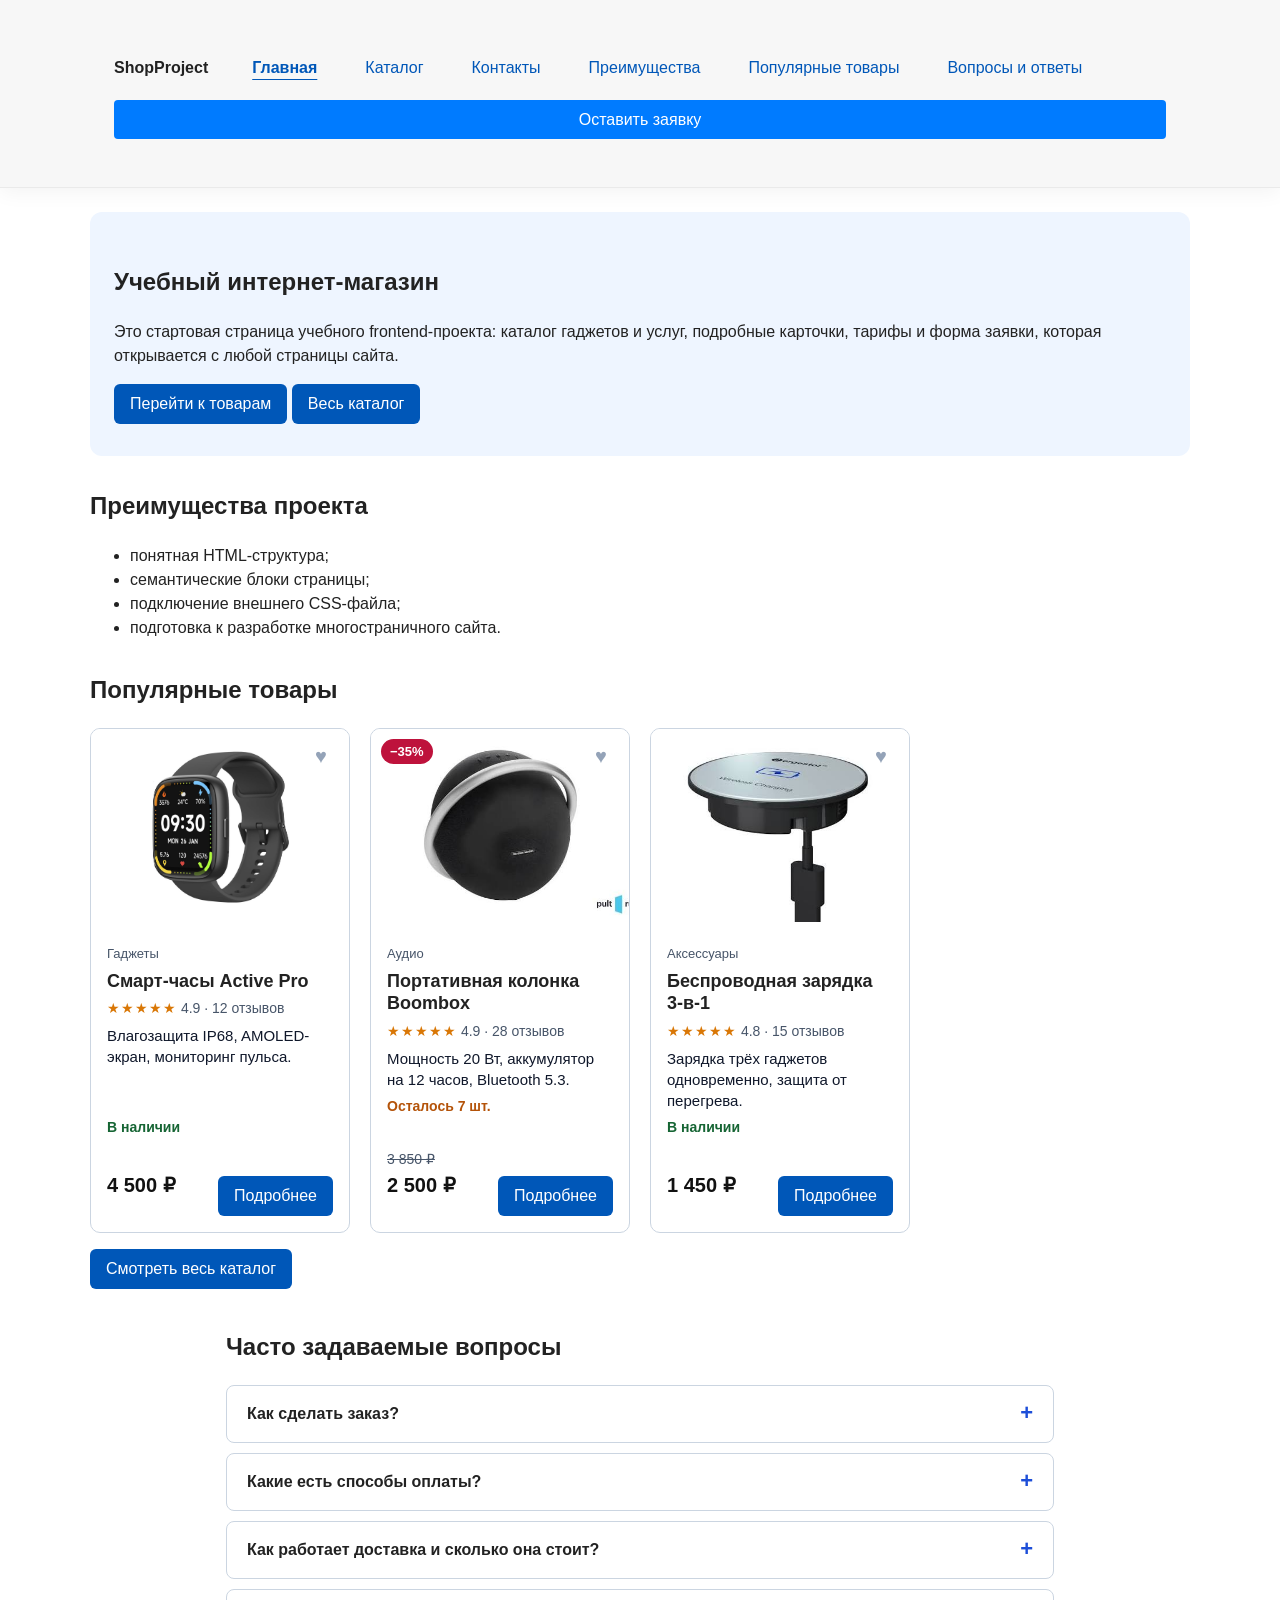
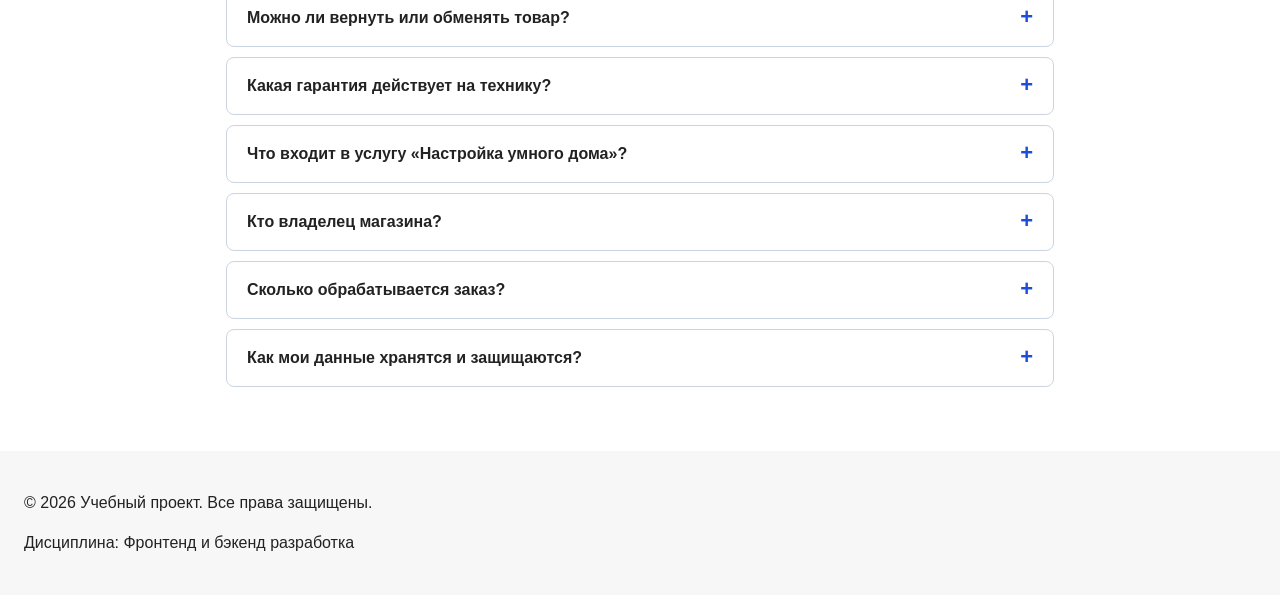
==== commit a20a0dca: "kr2_completed" ====
--- a/kr1-html-css-shop/index.html
+++ b/kr1-html-css-shop/index.html
@@ -3,8 +3,11 @@
 <head>
   <meta charset="UTF-8">
   <meta name="viewport" content="width=device-width, initial-scale=1.0">
+  <meta name="description" content="Учебный интернет-магазин: гаджеты, аксессуары и услуги по настройке техники.">
   <title>Главная</title>
   <link rel="stylesheet" href="css/style.css">
+  <link rel="stylesheet" href="css/extras.css">
+  <script src="js/products.js" defer></script>
   <script src="js/main.js" defer></script>
 </head>
 <body>
@@ -12,35 +15,29 @@
     <div class="site-header__inner">
       <a class="site-header__logo" href="index.html">ShopProject</a>
 
-    <nav class="site-nav" aria-label="Основная навигация">
-      <ul class="site-nav__list">
-        <li><a href="index.html">Главная</a></li>
-        <li><a href="catalog.html">Каталог</a></li>
-        <li><a href="contacts.html">Контакты</a></li>
-        <li><a href="index.html#advantages">Преимущества</a></li>
-        <li><a href="index.html#popular">Популярные товары</a></li>
-        <li><a href="index.html#contacts">Обратная связь</a></li>
-      </ul>
-    </nav>
-
-  </div>
+      <nav class="site-nav" aria-label="Основная навигация">
+        <ul class="site-nav__list">
+          <li class="site-nav__item"><a class="site-nav__link" href="index.html">Главная</a></li>
+          <li class="site-nav__item"><a class="site-nav__link" href="catalog.html">Каталог</a></li>
+          <li class="site-nav__item"><a class="site-nav__link" href="contacts.html">Контакты</a></li>
+          <li class="site-nav__item"><a class="site-nav__link" href="#advantages">Преимущества</a></li>
+          <li class="site-nav__item"><a class="site-nav__link" href="#popular">Популярные товары</a></li>
+          <li class="site-nav__item"><a class="site-nav__link" href="#faq">Вопросы и ответы</a></li>
+        </ul>
+      </nav>
+      <a class="btn btn--primary site-header__cta" href="contacts.html?order=1" data-open-order>Оставить заявку</a>
+    </div>
   </header>
 
-
   <main>
-<!--    <nav class="breadcrumbs" aria-label="Хлебные крошки">-->
-<!--      <a class="breadcrumbs__link" href="index.html">Главная</a>-->
-<!--      <span class="breadcrumbs__current">Каталог</span>-->
-<!--    </nav>-->
-
     <section class="hero">
       <h1>Учебный интернет-магазин</h1>
       <p>
-        Это стартовая страница учебного frontend-проекта.
-        В дальнейшем на её основе будет разработан многостраничный сайт
-        интернет-магазина или каталога услуг.
+        Это стартовая страница учебного frontend-проекта: каталог гаджетов и услуг,
+        подробные карточки, тарифы и форма заявки, которая открывается с любой страницы сайта.
       </p>
       <a class="button" href="#popular">Перейти к товарам</a>
+      <a class="button" href="catalog.html">Весь каталог</a>
     </section>
 
     <section class="section" id="advantages">
@@ -55,83 +52,90 @@
 
     <section class="section" id="popular">
       <h2>Популярные товары</h2>
-    <div class="products-grid">
-      <article class="product-card product-card--featured">
-        <h3 class="product-card__title">Товар 1</h3>
-        <p class="product-card__description">Краткое описание учебного товара.</p>
-        <p class="product-card__price">Цена: 1000 руб.</p>
-        <button
-          class="button product-card__button"
-          type="button"
-          data-product="Товар 1"
-        >
-          Заказать
-        </button>
+      <!-- Карточки рендерит js/main.js из js/products.js -->
+      <div class="products-grid" data-products="popular" data-limit="4"></div>
+      <p><a class="button" href="catalog.html">Смотреть весь каталог</a></p>
 
-      </article>
-      <article class="product-card product-card--featured">
-        <h3 class="product-card__title">Товар 2</h3>
-        <p class="product-card__description">Краткое описание учебного товара.</p>
-        <p class="product-card__price">Цена: 1000 руб.</p>
-        <button
-          class="button product-card__button"
-          type="button"
-          data-product="Товар 1"
-        >
-          Заказать
-        </button>
+    </section>
 
-      </article>
-      <article class="product-card product-card--featured">
-        <h3 class="product-card__title">Товар 3</h3>
-        <p class="product-card__description">Краткое описание учебного товара.</p>
-        <p class="product-card__price">Цена: 1000 руб.</p>
-        <button
-          class="button product-card__button"
-          type="button"
-          data-product="Товар 1"
-        >
-          Заказать
-        </button>
+    <section class="faq-container" id="faq" aria-labelledby="faq-title">
+      <h2 id="faq-title">Часто задаваемые вопросы</h2>
 
-      </article>
-      <article class="product-card product-card--featured">
-        <h3 class="product-card__title">Товар 4</h3>
-        <p class="product-card__description">Краткое описание учебного товара.</p>
-        <p class="product-card__price">Цена: 1000 руб.</p>
-        <button
-          class="button product-card__button"
-          type="button"
-          data-product="Товар 1"
-        >
-          Заказать
-        </button>
-      </article>
+      <details class="faq-item">
+        <summary class="faq-question">Как сделать заказ?</summary>
+        <div class="faq-answer">
+          <p>Выберите товар в каталоге и нажмите на его карточку или кнопку «Подробнее». В открывшемся окне вы увидите полное описание, характеристики и цену. Затем нажмите «Заказать этот товар», укажите количество, имя, e-mail и телефон, выберите тему заявки и отправьте форму.</p>
+          <p>Менеджер свяжется с вами в течение рабочего дня, уточнит детали и согласует способ получения. Оформить заявку можно и без выбора товара — кнопка «Оставить заявку» есть в шапке каждой страницы.</p>
+        </div>
+      </details>
 
-      <article class="product-card product-card--featured">
-        <h3 class="product-card__title">Товар 5</h3>
-        <p class="product-card__description">Краткое описание учебного товара.</p>
-        <p class="product-card__price">Цена: 1700 руб.</p>
-        <button
-          class="button product-card__button"
-          type="button"
-          data-product="Товар 5"
-        >
-          Заказать
-        </button>
-      </article>
-    </div>
+      <details class="faq-item">
+        <summary class="faq-question">Какие есть способы оплаты?</summary>
+        <div class="faq-answer">
+          <p>Мы принимаем банковские карты Visa, Mastercard и «Мир», оплату по счёту для организаций и наличные при получении заказа.</p>
+          <ul>
+            <li>Картой — онлайн по ссылке от менеджера или курьеру через терминал.</li>
+            <li>По счёту — для юридических лиц и ИП, закрывающие документы отправляются вместе с заказом.</li>
+            <li>Наличными — при получении в пункте выдачи или курьеру.</li>
+          </ul>
+          <p>Услуги (настройка, техподдержка) оплачиваются после согласования объёма работ, до начала выезда мастера.</p>
+        </div>
+      </details>
 
+      <details class="faq-item">
+        <summary class="faq-question">Как работает доставка и сколько она стоит?</summary>
+        <div class="faq-answer">
+          <p>По Москве и Московской области доставляем курьером на следующий рабочий день после подтверждения заказа. Стоимость — 300 ₽, а при заказе от 5 000 ₽ доставка бесплатная. В другие регионы отправляем транспортными компаниями, срок — от 2 до 7 дней в зависимости от удалённости.</p>
+          <p>Перед отправкой мы проверяем комплектность и работоспособность устройства, упаковываем его в защитную коробку и присылаем трек-номер на e-mail. Самовывоз из пункта выдачи в Москве бесплатный.</p>
+        </div>
+      </details>
 
+      <details class="faq-item">
+        <summary class="faq-question">Можно ли вернуть или обменять товар?</summary>
+        <div class="faq-answer">
+          <p>Да. Вы можете вернуть товар надлежащего качества в течение 14 дней со дня получения, если он не был в использовании, сохранены упаковка, комплектация и товарный вид. Деньги возвращаются тем же способом, которым вы платили, в течение 5–10 рабочих дней после проверки возврата.</p>
+          <p>Если устройство оказалось неисправным, мы бесплатно заменим его или вернём деньги. Для этого оставьте заявку с темой «Консультация» и приложите описание проблемы — при необходимости мастер заберёт товар на диагностику.</p>
+        </div>
+      </details>
 
-      <aside class="aside-info">
-        <h2>Информация для студентов</h2>
-        <p>
-          На следующих практических занятиях этот проект будет расширяться:
-          появятся формы, модальное окно, дополнительные страницы, Flex/Grid,
-          БЭМ-структура и адаптивная версия сайта.
-        </p>
-      </aside>
+      <details class="faq-item">
+        <summary class="faq-question">Какая гарантия действует на технику?</summary>
+        <div class="faq-answer">
+          <p>На всю технику действует гарантия производителя от 12 месяцев, на отдельные позиции — до 24 месяцев. Срок указан в описании каждого товара. Гарантия покрывает заводские дефекты и не распространяется на механические повреждения, следы воды при отсутствии влагозащиты и самостоятельный ремонт.</p>
+          <p>Гарантийное обслуживание выполняется в авторизованных сервисных центрах, а наша команда берёт на себя связь с ними: вам достаточно оставить заявку, и мы организуем приём устройства.</p>
+        </div>
+      </details>
+
+      <details class="faq-item">
+        <summary class="faq-question">Что входит в услугу «Настройка умного дома»?</summary>
+        <div class="faq-answer">
+          <p>Мастер приезжает в удобное для вас время и в течение 2–4 часов устанавливает хаб, подключает до 15 устройств (лампы, розетки, датчики движения, протечки и открытия), настраивает сценарии и интегрирует систему с голосовым ассистентом.</p>
+          <p>В конце визита вы получаете краткую инструкцию и обучение: как добавить новое устройство, изменить сценарий и сбросить настройки. После работ действует поддержка 30 дней — отвечаем на вопросы в чате, а ошибки настройки устраняем бесплатно.</p>
+        </div>
+      </details>
+
+      <details class="faq-item">
+        <summary class="faq-question">Кто владелец магазина?</summary>
+        <div class="faq-answer">
+          <p>ИП Пенков Максим Эдуардович</p>
+        </div>
+      </details>
+
+      <details class="faq-item">
+        <summary class="faq-question">Сколько обрабатывается заказ?</summary>
+        <div class="faq-answer">
+          <p>Заказ обрабатывается в течение трёх рабочих дней, включая день создания заявки (за исключением праздников). Обычно менеджер связывается с вами в первые несколько часов, чтобы подтвердить наличие и согласовать доставку.</p>
+          <p>Если нужной позиции нет в наличии, мы предупредим об этом сразу и предложим аналог или уведомим о поступлении — для этого на карточке товара есть кнопка «Узнать о поступлении».</p>
+        </div>
+      </details>
+
+      <details class="faq-item">
+        <summary class="faq-question">Как мои данные хранятся и защищаются?</summary>
+        <div class="faq-answer">
+          <p>Мы используем имя, e-mail и телефон только для обработки вашей заявки и связи с вами. Данные не передаются третьим лицам, кроме служб доставки, которым нужны контакты для вручения заказа. Согласие на обработку вы подтверждаете галочкой в форме и можете отозвать его в любой момент, написав на info@example.com.</p>
+          <p>Пока вы заполняете форму, черновик сохраняется только в браузере вашего устройства, чтобы вы не потеряли введённое. После отправки заявки черновик удаляется.</p>
+        </div>
+      </details>
     </section>
   </main>
 
@@ -139,100 +143,5 @@
     <p>&copy; 2026 Учебный проект. Все права защищены.</p>
     <p>Дисциплина: Фронтенд и бэкенд разработка</p>
   </footer>
-  <dialog class="order-dialog" id="order-dialog" aria-labelledby="order-dialog-title">
-    <h2 class="order-dialog__title" id="order-dialog-title">Оформление заявки</h2>
-
-
-    <form class="order-form" id="order-form" action="#" method="post" novalidate>
-      <input id="selected-product" name="selected-product" type="hidden">
-
-      <div class="form-field">
-        <label for="order-name">Имя</label>
-        <input
-          class="order-form__input"
-          id="order-name"
-          name="name"
-          type="text"
-          required
-        >
-      </div>
-
-      <div class="order-form__field">
-        <label class="order-form__label" for="order-email">E-mail</label>
-        <input
-          class="order-form__input"
-          id="order-email"
-          name="email"
-          type="email"
-          required
-        >
-      </div>
-
-      <div class="form-field">
-        <label for="order-phone">Телефон</label>
-        <input
-          id="order-phone"
-          name="phone"
-          type="tel"
-          inputmode="tel"
-          placeholder="+7 (900) 000-00-00"
-          pattern="^\+7 \(\d{3}\) \d{3}-\d{2}-\d{2}$"
-          required
-        >
-        <small>Формат: +7 (900) 000-00-00</small>
-      </div>
-
-      <div class="form-field">
-        <label for="order-date">Дата связи</label>
-        <input
-          id="order-date"
-          name="date"
-          type="date"
-        >
-      </div>
-
-      <div class="form-field">
-        <label for="order-topic">Тема заявки</label>
-        <select id="order-topic" name="topic" required>
-          <option value="">Выберите тему</option>
-          <option value="product">Заказ товара</option>
-          <option value="consultation">Консультация</option>
-          <option value="delivery">Доставка</option>
-        </select>
-      </div>
-
-      <div class="form-field">
-        <label for="order-comment">Комментарий</label>
-        <textarea
-          id="order-comment"
-          name="comment"
-          rows="4"
-          placeholder="Укажите дополнительную информацию"
-        ></textarea>
-      </div>
-
-      <div class="form-field form-field--checkbox">
-        <label>
-          <input
-            id="order-agreement"
-            name="agreement"
-            type="checkbox"
-            required
-          >
-          Я согласен на обработку данных
-        </label>
-      </div>
-
-      <div class="form-actions">
-        <button type="button" id="close-order-dialog">Закрыть</button>
-        <button type="submit">Отправить заявку</button>
-      </div>
-    </form>
-
-  </dialog>
-
-  <p class="success-message" id="success-message" hidden>
-    Форма успешно отправлена!
-  </p>
 </body>
 </html>
--- a/kr1-html-css-shop/css/style.css
+++ b/kr1-html-css-shop/css/style.css
@@ -115,11 +115,6 @@
   outline-offset: 3px;
 }
 
-.site-nav__link--active {
-  color: var(--color-white);
-  background-color: var(--color-primary);
-}
-
 
 .stuff {
   display: flex;
@@ -480,41 +475,412 @@
   gap: var(--space-lg);
 }
 
+/* Вспомогательный класс для скрытия label без потери доступности для скринридеров */
+.visually-hidden {
+  position: absolute;
+  width: 1px;
+  height: 1px;
+  margin: -1px;
+  border: 0;
+  padding: 0;
+  white-space: nowrap;
+  clip-path: inset(100%);
+  clip: rect(0 0 0 0);
+  overflow: hidden;
+}
+
 .catalog-filters {
-  grid-area: filters;
-  padding: var(--space-md);
-  border: 1px solid var(--color-border);
-  border-radius: var(--radius-md);
-  background-color: var(--color-surface);
-}
-
-
-
-.filters-form {
-  display: grid;
-  gap: var(--space-md);
-}
-
-.filters-form fieldset {
+  background-color: #f9f9f9;
+  border: 1px solid #e0e0e0;
+  border-radius: 8px;
+  padding: 20px;
+  width: 100%;
+  max-width: 300px;
+  box-sizing: border-box;
+  font-family: system-ui, sans-serif;
+}
+
+.catalog-filters__title {
+  margin-top: 0;
+  margin-bottom: 20px;
+  font-size: 20px;
+  font-weight: 600;
+}
+
+.filters-form__section {
+  border: none;
+  padding: 0;
+  margin: 0 0 20px 0;
+}
+
+.filters-form__legend {
+  font-weight: 500;
+  font-size: 15px;
+  margin-bottom: 12px;
+  color: #333;
+}
+
+/* Стили для списков чекбоксов */
+.filters-form__list {
+  list-style: none;
+  padding: 0;
   margin: 0;
-  padding: var(--space-md);
-  border: 1px solid var(--color-border);
-  border-radius: var(--radius-sm);
-}
-
-.filters-form legend {
-  font-weight: 700;
-}
-
-.filters-form label {
-  display: block;
-  margin-bottom: var(--space-sm);
-}
-
-.filters-form input[type="number"] {
+}
+
+.filters-form__item {
+  margin-bottom: 10px;
+}
+
+.filters-form__checkbox-label {
+  display: flex;
+  align-items: center;
+  gap: 10px;
+  cursor: pointer;
+  font-size: 14px;
+}
+
+.filters-form__checkbox {
+  width: 16px;
+  height: 16px;
+  cursor: pointer;
+}
+
+/* Поле выбора сортировки */
+.filters-form__select {
+  width: 100%;
+  padding: 10px;
+  border: 1px solid #ccc;
+  border-radius: 4px;
+  font-size: 14px;
+  background-color: #fff;
+}
+
+/* Блок цены в одну строку */
+.filters-form__price-range {
+  display: flex;
+  align-items: center;
+  gap: 8px;
+}
+
+.filters-form__field {
+  flex: 1;
+}
+
+.filters-form__input {
   width: 100%;
   padding: 8px 10px;
-  border: 1px solid var(--color-border);
-  border-radius: var(--radius-sm);
-  font: inherit;
-}
+  border: 1px solid #ccc;
+  border-radius: 4px;
+  font-size: 14px;
+  box-sizing: border-box;
+}
+
+.filters-form__price-separator {
+  color: #999;
+}
+
+/* Кнопки действия */
+.filters-form__actions {
+  display: flex;
+  flex-direction: column;
+  gap: 10px;
+  margin-top: 25px;
+}
+
+.btn {
+  padding: 10px 15px;
+  border: none;
+  border-radius: 4px;
+  font-size: 14px;
+  font-weight: 500;
+  cursor: pointer;
+  text-align: center;
+  width: 100%;
+}
+
+.btn--primary {
+  background-color: #007bff;
+  color: #fff;
+}
+
+.btn--primary:hover {
+  background-color: #0056b3;
+}
+
+.btn--secondary {
+  background-color: transparent;
+  color: #666;
+  border: 1px solid #ccc;
+}
+
+.btn--secondary:hover {
+  background-color: #eaeaea;
+  color: #333;
+}
+
+
+.faq-container {
+  max-width: 600px;
+  margin: 20px auto;
+  font-family: sans-serif;
+}
+
+.faq-item {
+  border-bottom: 1px solid #ddd;
+  margin-bottom: 10px;
+}
+
+.faq-question {
+  font-weight: bold;
+  padding: 15px 0;
+  cursor: pointer;
+  list-style: none; /* Убирает стандартный маркер браузера */
+}
+
+.faq-question::-webkit-details-marker {
+  display: none; /* Убирает стрелочку в Safari */
+}
+
+.faq-answer {
+  padding-bottom: 15px;
+  color: #555;
+}
+
+
+:root {
+  --primary-color: #007bff;
+  --primary-hover: #0056b3;
+  --error-color: #dc3545;
+  --text-color: #333;
+  --border-color: #ccc;
+}
+
+/* Модальное окно <dialog> */
+.order-dialog {
+  border: none;
+  border-radius: 8px;
+  padding: 30px;
+  width: 100%;
+  max-width: 500px;
+  box-shadow: 0 10px 30px rgba(0, 0, 0, 0.2);
+  font-family: system-ui, sans-serif;
+  color: var(--text-color);
+  box-sizing: border-box;
+  position: relative;
+
+  /* Эффект анимации при открытии */
+  opacity: 0;
+  transform: scale(0.9);
+  transition: opacity 0.3s ease, transform 0.3s ease, display 0.3s ease allow-discrete;
+}
+
+.order-dialog[open] {
+  opacity: 1;
+  transform: scale(1);
+}
+
+/* Стилизация заднего фона (бэкдропа) */
+.order-dialog::backdrop {
+  background: rgba(0, 0, 0, 0.4);
+  backdrop-filter: blur(4px);
+  opacity: 0;
+  transition: opacity 0.3s ease, display 0.3s ease allow-discrete;
+}
+
+.order-dialog[open]::backdrop {
+  opacity: 1;
+}
+
+/* Кнопка-крестик */
+.order-dialog__close-icon {
+  position: absolute;
+  top: 15px;
+  right: 15px;
+  background: none;
+  border: none;
+  font-size: 28px;
+  cursor: pointer;
+  color: #999;
+  line-height: 1;
+}
+.order-dialog__close-icon:hover { color: var(--text-color); }
+
+.order-dialog__title {
+  margin-top: 0;
+  margin-bottom: 25px;
+  font-size: 24px;
+}
+
+/* Поля формы */
+.order-form__field {
+  margin-bottom: 20px;
+  display: flex;
+  flex-direction: column;
+}
+
+.order-form__field--checkbox {
+  flex-direction: row;
+  align-items: flex-start;
+  gap: 10px;
+}
+
+.order-form__label {
+  margin-bottom: 6px;
+  font-weight: 500;
+  font-size: 14px;
+}
+
+.order-form__input,
+.order-form__select,
+.order-form__textarea {
+  padding: 10px;
+  border: 1px solid var(--border-color);
+  border-radius: 4px;
+  font-size: 16px;
+  width: 100%;
+  box-sizing: border-box;
+}
+
+.order-form__input:focus,
+.order-form__select:focus,
+.order-form__textarea:focus {
+  outline: none;
+  border-color: var(--primary-color);
+  box-shadow: 0 0 0 3px rgba(0, 123, 255, 0.25);
+}
+
+/* Состояния ошибок */
+.order-form__field--invalid .order-form__input,
+.order-form__field--invalid .order-form__select {
+  border-color: var(--error-color);
+}
+
+.order-form__error {
+  color: var(--error-color);
+  font-size: 12px;
+  margin-top: 4px;
+  min-height: 16px;
+}
+
+.order-form__hint {
+  color: #666;
+  font-size: 12px;
+  margin-top: 4px;
+}
+
+/* Кнопки */
+.order-form__actions {
+  display: flex;
+  justify-content: flex-end;
+  gap: 12px;
+  margin-top: 25px;
+}
+
+.btn {
+  padding: 10px 20px;
+  border: none;
+  border-radius: 4px;
+  font-size: 16px;
+  cursor: pointer;
+  font-weight: 500;
+}
+
+.btn--primary {
+  background-color: var(--primary-color);
+  color: white;
+}
+.btn--primary:hover { background-color: var(--primary-hover); }
+
+.btn--secondary {
+  background-color: #e4e6eb;
+  color: var(--text-color);
+}
+.btn--secondary:hover { background-color: #d8dadf; }
+
+/* Уведомление об успехе */
+.success-message {
+  position: fixed;
+  top: 20px;
+  right: 20px;
+  background: #28a745;
+  color: white;
+  padding: 15px 25px;
+  border-radius: 4px;
+  box-shadow: 0 4px 12px rgba(0,0,0,0.15);
+  animation: slideIn 0.3s ease forwards;
+}
+
+@keyframes slideIn {
+  from { transform: translateY(-20px); opacity: 0; }
+  to { transform: translateY(0); opacity: 1; }
+}
+
+
+.order-dialog__title {
+  margin-top: 0;
+  margin-bottom: 15px;
+  font-size: 24px;
+  color: #333;
+}
+
+.order-dialog__product-desc {
+  font-size: 16px;
+  line-height: 1.6;
+  color: #555;
+  margin-bottom: 20px;
+}
+
+.order-dialog__product-price {
+  font-size: 20px;
+  font-weight: bold;
+  color: #000;
+  margin-bottom: 25px;
+}
+
+.order-dialog__actions {
+  display: flex;
+  gap: 12px;
+  justify-content: flex-start;
+}
+
+/* Убедитесь, что у карточки включен flex-режим и задана одинаковая высота */
+.product-card {
+  background: #fff;
+  border: 1px solid #e0e0e0;
+  border-radius: 8px;
+  padding: 16px;
+  position: relative;
+
+  display: flex;
+  flex-direction: column; /* Выстраиваем элементы карточки вертикально */
+  height: 100%;           /* Делает все карточки в ряду одной высоты */
+  box-sizing: border-box;
+}
+
+/* Короткое описание должно занимать все доступное пространство, */
+/* чтобы подтолкнуть футер к нижнему краю */
+.product-card__short-desc {
+  font-size: 14px;
+  color: #666;
+  margin: 0 0 16px 0;
+  line-height: 1.4;
+  flex-grow: 1; /* ВАЖНО: заставляет блок растягиваться */
+}
+
+/* ИСПРАВЛЕНИЕ: Контейнер для цены и кнопки */
+.product-card__footer {
+  display: flex;
+  justify-content: space-between;
+  align-items: center;
+
+  margin-top: auto; /* ВАЖНО: намертво прижимает строку к низу карточки */
+  padding-top: 12px; /* Легкий отступ сверху от текста */
+}
+
+/* Стили для цены */
+.product-card__price {
+  font-size: 18px;
+  font-weight: bold;
+  color: #111;
+  white-space: nowrap; /* Чтобы цена не переносилась на новую строку */
+}
--- a/kr1-html-css-shop/css/extras.css
+++ b/kr1-html-css-shop/css/extras.css
@@ -0,0 +1,144 @@
+/* Подключать ПОСЛЕ css/style.css */
+:root {
+  --x-primary: #1d4ed8; --x-primary-dark: #1e3a8a; --x-ink: #0f172a; --x-muted: #475569;
+  --x-line: #cbd5e1; --x-bg-soft: #f1f5f9; --x-sale: #be123c; --x-new: #0f766e; --x-ok: #166534;
+  --x-focus: 3px solid #f59e0b;
+}
+.visually-hidden { position: absolute !important; width: 1px; height: 1px; overflow: hidden; clip: rect(0 0 0 0); white-space: nowrap; }
+html.is-locked { overflow: hidden; }
+:focus-visible { outline: var(--x-focus); outline-offset: 2px; }
+
+/* ---- Кнопки: состояния ---- */
+.button, .btn { cursor: pointer; transition: background-color .15s, box-shadow .15s, transform .1s; }
+.button:hover, .btn:hover { box-shadow: 0 3px 10px rgba(15, 23, 42, .18); }
+.button:active, .btn:active { transform: translateY(1px); box-shadow: none; }
+.button:disabled, .btn:disabled, .button[aria-disabled="true"] { opacity: .5; cursor: not-allowed; box-shadow: none; transform: none; }
+.site-header__inner { display: flex; flex-wrap: wrap; align-items: center; gap: 12px 28px; }
+.site-header__inner .site-nav { flex: 1 1 auto; margin: 0; }
+.site-header__inner .site-nav__list { margin: 0; }
+.site-header__cta, .site-header__cta:hover, .site-header__cta:visited { margin: 0 0 0 auto; padding: 10px 18px; flex: 0 0 auto; white-space: nowrap; text-decoration: none; color: #fff; line-height: 1.2; }
+.site-nav__list a[aria-current="page"] { font-weight: 700; text-decoration: underline; text-underline-offset: 6px; }
+
+/* ---- Сетка и карточки ---- */
+.products-grid { display: grid; grid-template-columns: repeat(auto-fill, minmax(250px, 1fr)); gap: 20px; }
+.product-card { display: flex; flex-direction: column; padding: 0; overflow: hidden; background: #fff; border: 1px solid var(--x-line); border-radius: 10px; transition: transform .2s, box-shadow .2s, border-color .2s; }
+.product-card--clickable { cursor: pointer; }
+.product-card:hover { transform: translateY(-3px); box-shadow: 0 10px 24px rgba(15, 23, 42, .14); border-color: var(--x-primary); }
+.product-card:focus-within { border-color: var(--x-primary); }
+.product-card--out { background: var(--x-bg-soft); }
+.product-card--out .product-card__img { filter: grayscale(1); opacity: .7; }
+.product-card__media { position: relative; }
+.product-card__img { display: block; width: 100%; height: auto; aspect-ratio: 4 / 3; object-fit: cover; }
+.product-card__badges { position: absolute; top: 10px; left: 10px; display: flex; gap: 6px; }
+.product-badge { padding: 3px 9px; border-radius: 999px; font-size: 13px; font-weight: 700; color: #fff; }
+.product-badge--new { background: var(--x-new); }
+.product-badge--sale { background: var(--x-sale); }
+.product-card__fav { position: absolute; top: 8px; right: 8px; width: 40px; height: 40px; border: 0; border-radius: 50%; background: rgba(255, 255, 255, .92); color: #94a3b8; font-size: 20px; cursor: pointer; transition: color .15s, transform .15s; }
+.product-card__fav:hover { color: var(--x-sale); transform: scale(1.1); }
+.product-card__fav[aria-pressed="true"] { color: var(--x-sale); }
+.product-card__body { display: flex; flex-direction: column; flex: 1; gap: 6px; padding: 14px 16px 16px; }
+.product-card__body > * { margin: 0; }
+.product-card__kind { font-size: 13px; color: var(--x-muted); }
+.product-card__title { font-size: 18px; line-height: 1.25; }
+.product-card__rating { font-size: 14px; color: var(--x-muted); }
+.product-card__rating [aria-hidden] { color: #d97706; letter-spacing: 1px; }
+.product-card__short-desc { font-size: 15px; color: var(--x-ink); }
+.stock { font-size: 14px; font-weight: 600; }
+.stock--in { color: var(--x-ok); } .stock--low { color: #b45309; } .stock--out { color: var(--x-sale); }
+.product-card__footer { margin-top: auto; padding-top: 10px; display: flex; align-items: flex-end; justify-content: space-between; gap: 10px; }
+.product-card__price-block { display: flex; flex-direction: column; }
+.product-card__price { font-size: 20px; font-weight: 700; }
+.product-card__price--old { font-size: 14px; color: var(--x-muted); }
+
+/* ---- Каталог ---- */
+.catalog-products__header { display: flex; flex-wrap: wrap; align-items: baseline; justify-content: space-between; gap: 8px; }
+.catalog-empty { padding: 24px; text-align: center; background: var(--x-bg-soft); border-radius: 10px; }
+
+/* ---- Таблицы ---- */
+.table-wrap { overflow-x: auto; border: 1px solid var(--x-line); border-radius: 10px; }
+.specs-table { width: 100%; border-collapse: collapse; background: #fff; font-size: 15px; }
+.specs-table caption { padding: 14px 16px; text-align: left; font-size: 18px; font-weight: 700; }
+.specs-table th, .specs-table td { padding: 12px 16px; text-align: left; vertical-align: top; border-top: 1px solid var(--x-line); }
+.specs-table thead th { background: var(--x-bg-soft); }
+.specs-table tbody tr:hover { background: #f8fafc; }
+.specs-table tbody th[scope="row"] { font-weight: 600; background: #f8fafc; }
+.specs-table .is-featured { background: #eff6ff; border-left: 2px solid var(--x-primary); border-right: 2px solid var(--x-primary); }
+.specs-table thead .is-featured { background: var(--x-primary); color: #fff; }
+.specs-table .yes { color: var(--x-ok); font-weight: 700; } .specs-table .no { color: #94a3b8; }
+.specs-table--compact { font-size: 14px; } .specs-table--compact th, .specs-table--compact td { padding: 7px 10px; }
+.tariff-price { font-size: 22px; font-weight: 700; display: block; }
+.tariff-badge { display: inline-block; margin-top: 4px; padding: 2px 8px; border-radius: 999px; font-size: 12px; background: #fde68a; color: #78350f; }
+
+/* ---- FAQ ---- */
+.faq-container { max-width: 860px; margin: 40px auto; padding: 0 16px; }
+.faq-item { border: 1px solid var(--x-line); border-radius: 8px; margin-bottom: 10px; background: #fff; transition: border-color .2s, box-shadow .2s; }
+.faq-item[open] { border-color: var(--x-primary); box-shadow: 0 4px 14px rgba(29, 78, 216, .12); }
+.faq-question { cursor: pointer; padding: 16px 20px; font-weight: 600; list-style: none; display: flex; justify-content: space-between; gap: 12px; }
+.faq-question::-webkit-details-marker { display: none; }
+.faq-question::after { content: "+"; font-size: 22px; line-height: 1; color: var(--x-primary); }
+.faq-item[open] .faq-question::after { content: "−"; }
+.faq-question:hover { background: var(--x-bg-soft); border-radius: 8px; }
+.faq-answer { padding: 0 20px 16px; line-height: 1.65; color: #1e293b; }
+.faq-answer p { margin: 0 0 10px; }
+.faq-answer ul { margin: 0 0 10px; padding-left: 22px; }
+
+/* ---- Модальное окно ---- */
+.order-dialog { width: min(640px, calc(100vw - 24px)); max-height: calc(100vh - 24px); padding: 24px; border: 0; border-radius: 14px; box-shadow: 0 24px 60px rgba(15, 23, 42, .35); overflow-y: auto; }
+.order-dialog[open] { animation: dlg-in .22s ease-out; }
+.order-dialog::backdrop { background: rgba(15, 23, 42, .6); backdrop-filter: blur(2px); }
+@keyframes dlg-in { from { opacity: 0; transform: translateY(12px) scale(.98); } to { opacity: 1; transform: none; } }
+.order-dialog__close-icon { position: absolute; top: 10px; right: 12px; width: 40px; height: 40px; border: 0; border-radius: 50%; background: transparent; font-size: 28px; cursor: pointer; }
+.order-dialog__close-icon:hover { background: var(--x-bg-soft); }
+.order-dialog__title { margin: 4px 40px 14px 0; font-size: 22px; }
+.order-steps { display: flex; gap: 8px; margin: 0 0 12px; padding: 0; list-style: none; font-size: 14px; }
+.order-steps__item { padding: 4px 12px; border-radius: 999px; background: var(--x-bg-soft); color: var(--x-muted); }
+.order-steps__item.is-current { background: var(--x-primary); color: #fff; font-weight: 600; }
+.order-steps__item.is-done::before { content: "✓ "; }
+.order-dialog__image { display: block; width: 100%; height: auto; aspect-ratio: 4 / 3; max-height: 240px; object-fit: cover; border-radius: 10px; margin-bottom: 12px; }
+.order-dialog__rating { margin: 0 0 8px; color: #b45309; }
+.order-dialog__features { margin: 10px 0; padding-left: 20px; }
+.order-dialog__product-price { font-size: 22px; font-weight: 700; margin: 14px 0; }
+.order-dialog__actions, .order-form__actions { display: flex; flex-wrap: wrap; gap: 10px; justify-content: flex-end; }
+
+/* ---- Форма ---- */
+.order-form__group { margin: 0 0 16px; padding: 12px 14px 4px; border: 1px solid var(--x-line); border-radius: 10px; }
+.order-form__group legend { padding: 0 6px; font-weight: 700; }
+.order-form__field { margin-bottom: 12px; }
+.order-form__label { display: block; margin-bottom: 4px; font-weight: 600; }
+.req { color: var(--x-sale); }
+.order-form__input, .order-form__select, .order-form__textarea { width: 100%; box-sizing: border-box; padding: 10px 12px; font: inherit; border: 1px solid #64748b; border-radius: 8px; background: #fff; }
+.order-form__input:hover, .order-form__select:hover, .order-form__textarea:hover { border-color: var(--x-ink); }
+.order-form__input:focus, .order-form__select:focus, .order-form__textarea:focus { outline: var(--x-focus); outline-offset: 1px; border-color: var(--x-primary); }
+[aria-invalid="true"] { border-color: var(--x-sale) !important; background: #fff1f2; }
+.order-form__hint { display: block; margin-top: 4px; color: var(--x-muted); font-size: 13px; }
+.order-form__error { display: block; min-height: 1.2em; margin-top: 4px; color: var(--x-sale); font-size: 14px; font-weight: 600; }
+.order-form__error:not(:empty)::before { content: "⚠ "; }
+.order-form__summary { margin-bottom: 14px; padding: 12px 14px; border: 2px solid var(--x-sale); border-radius: 8px; background: #fff1f2; color: #881337; font-weight: 600; }
+.order-form__note { color: var(--x-muted); font-size: 14px; }
+.order-form__chosen { margin: 0 0 10px; font-weight: 600; }
+.order-form__checkbox-label { display: flex; gap: 10px; align-items: flex-start; }
+.order-form__checkbox-label input { width: 22px; height: 22px; margin-top: 1px; }
+.qty { display: inline-flex; gap: 6px; }
+.qty__input { width: 70px; text-align: center; }
+.qty__btn { width: 42px; border: 1px solid #64748b; border-radius: 8px; background: #fff; font-size: 20px; cursor: pointer; }
+.qty__btn:hover { background: var(--x-bg-soft); } .qty__btn:active { background: var(--x-line); }
+.order-form__total { margin: 8px 0 0; font-weight: 700; }
+
+/* ---- Тост (небольшое уведомление) ---- */
+.toast { position: fixed; top: auto; right: auto; left: 50%; bottom: 24px; z-index: 1000; width: auto; height: auto; max-width: min(420px, calc(100vw - 32px)); margin: 0; padding: 10px 18px; box-sizing: border-box; border-radius: 10px; background: var(--x-ink); color: #fff; font-size: 15px; font-weight: 500; line-height: 1.35; box-shadow: 0 8px 24px rgba(15, 23, 42, .3); opacity: 0; visibility: hidden; pointer-events: none; transform: translate(-50%, 12px); transition: opacity .25s, transform .25s, visibility .25s; }
+.toast.is-visible { opacity: 1; visibility: visible; transform: translate(-50%, 0); }
+
+/* ---- Кнопка «Наверх» ---- */
+.to-top { position: fixed; right: 20px; bottom: 20px; z-index: 900; width: 48px; height: 48px; border: 0; border-radius: 50%; background: var(--x-primary); color: #fff; font-size: 24px; cursor: pointer; box-shadow: 0 6px 18px rgba(15, 23, 42, .3); opacity: 0; visibility: hidden; transform: translateY(12px); transition: opacity .25s, transform .25s, visibility .25s, background-color .15s; }
+.to-top.is-visible { opacity: 1; visibility: visible; transform: none; }
+.to-top:hover { background: var(--x-primary-dark); }
+.to-top:active { transform: scale(.94); }
+
+@media (prefers-reduced-motion: reduce) {
+  *, *::before, *::after { animation: none !important; transition: none !important; scroll-behavior: auto !important; }
+}
+@media (max-width: 600px) {
+  .order-dialog { padding: 16px; }
+  .order-dialog__actions .btn, .order-form__actions .btn { flex: 1 1 100%; }
+  .site-header__cta { display: none; }
+}
